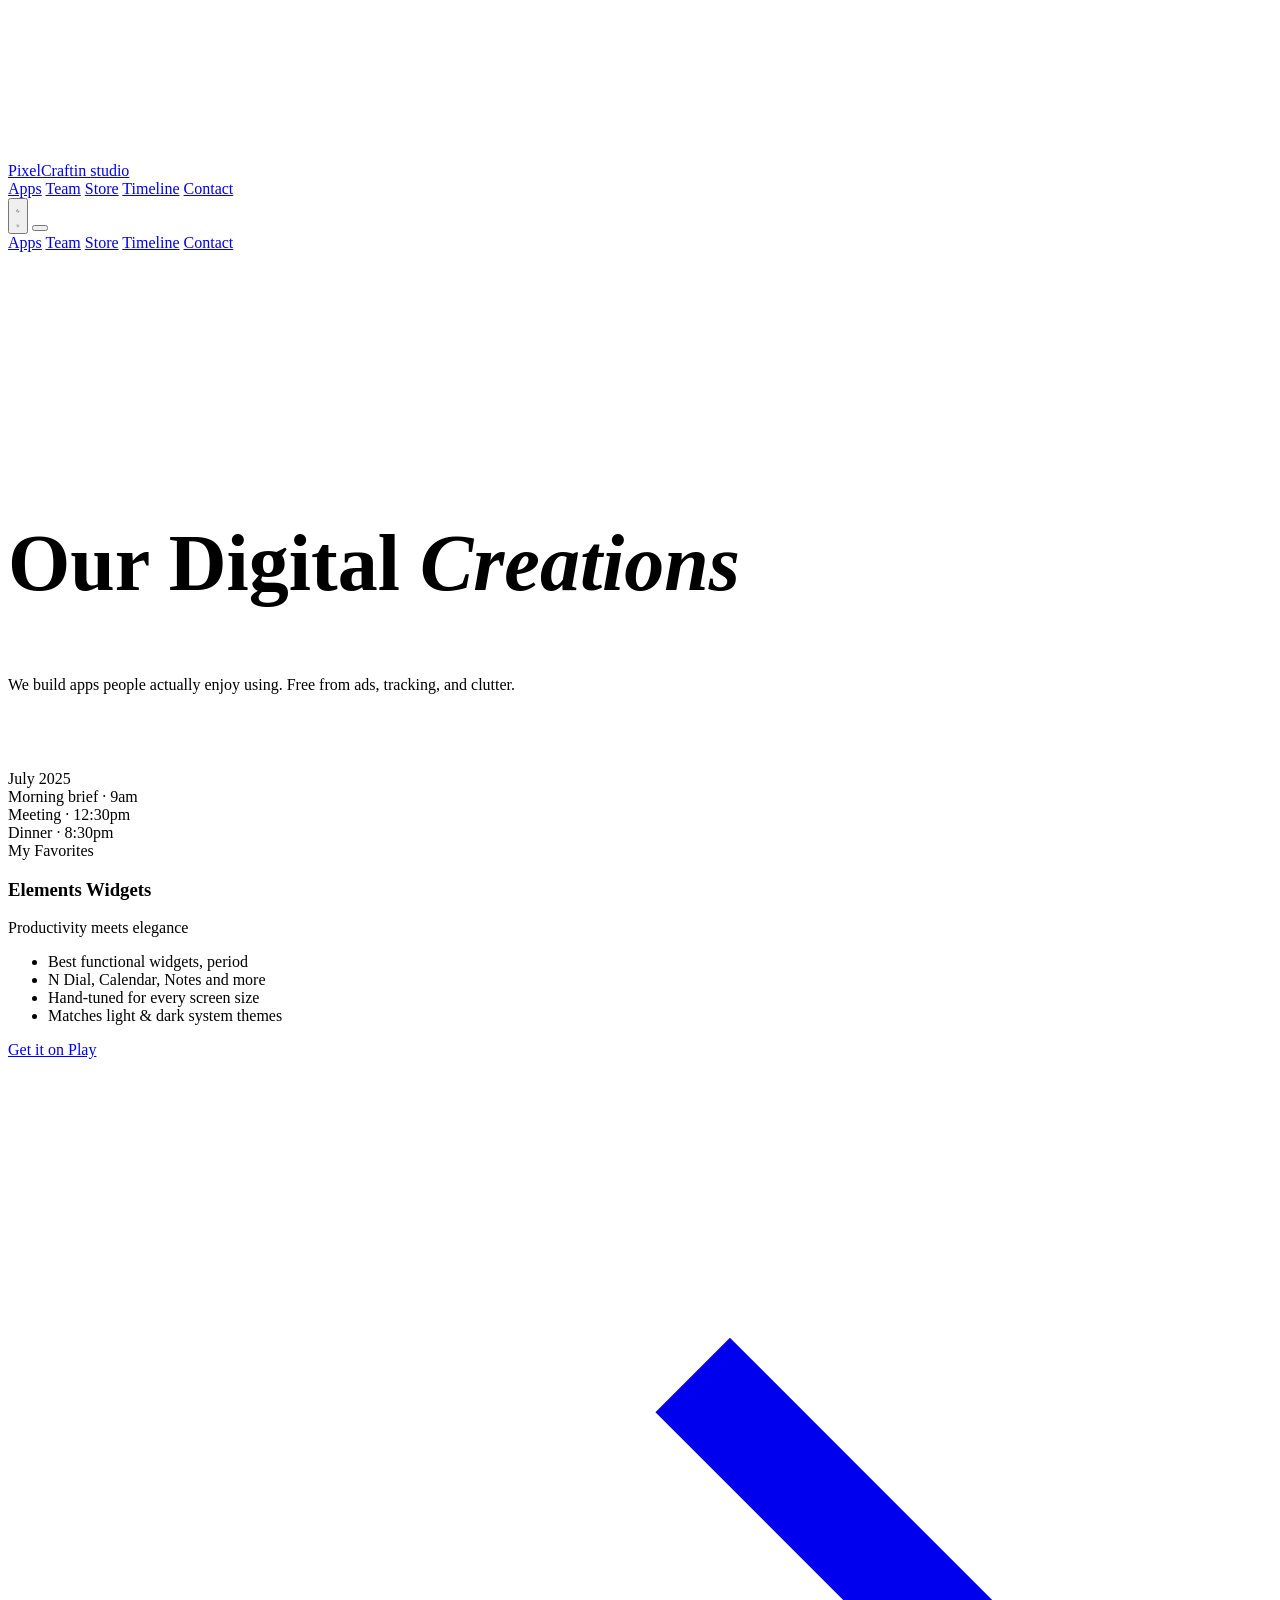
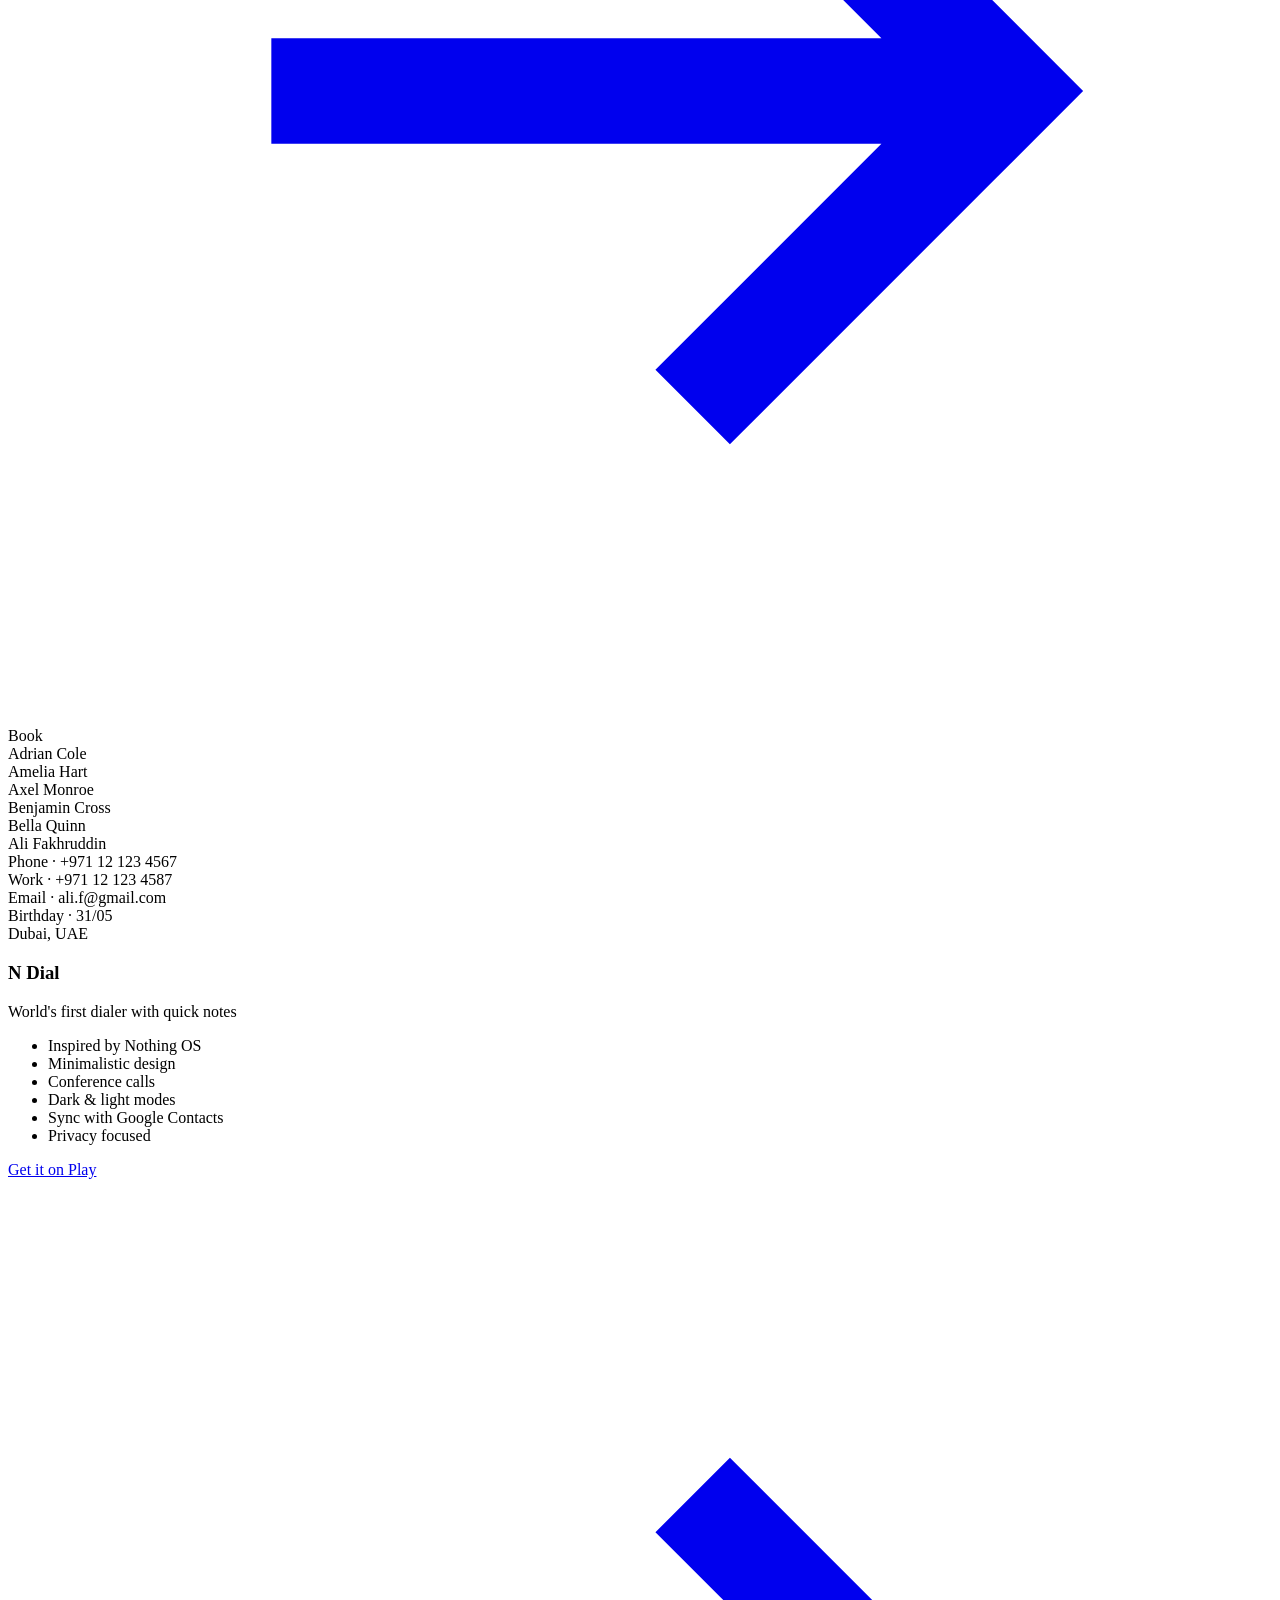
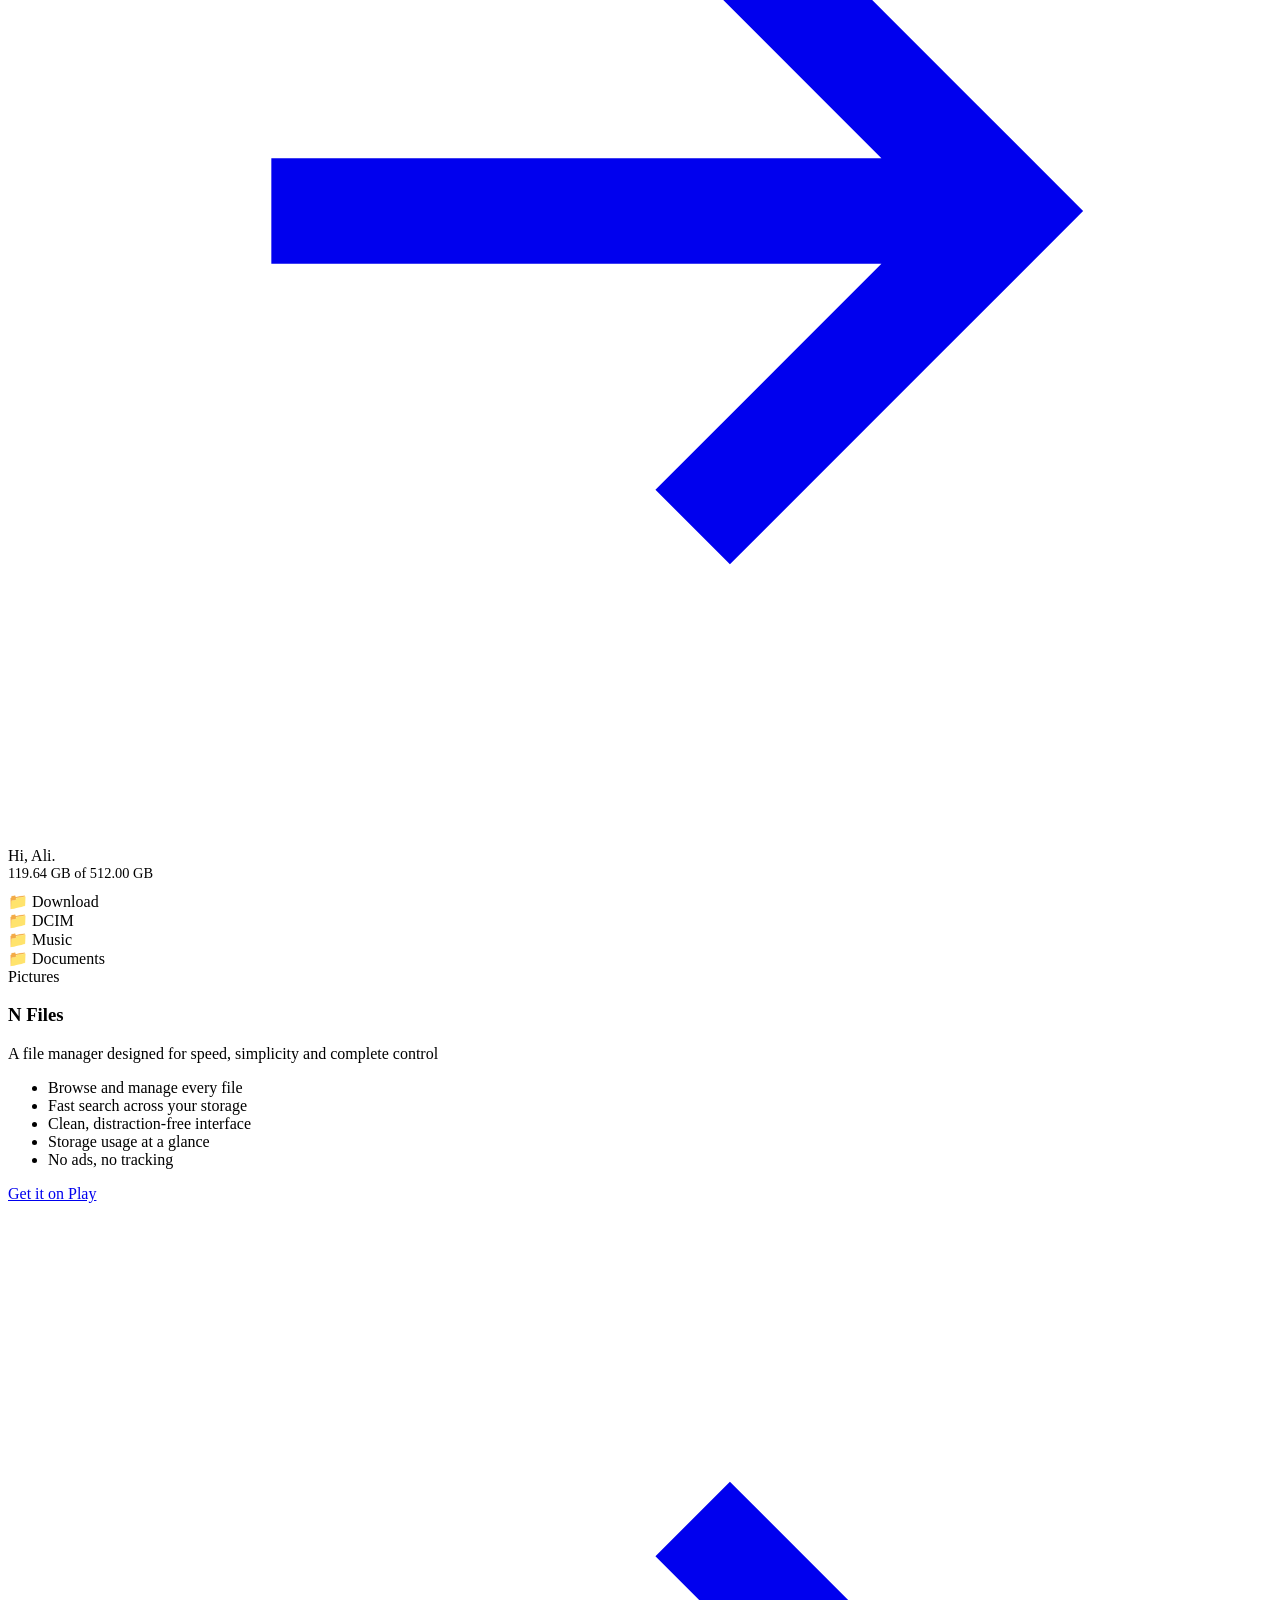
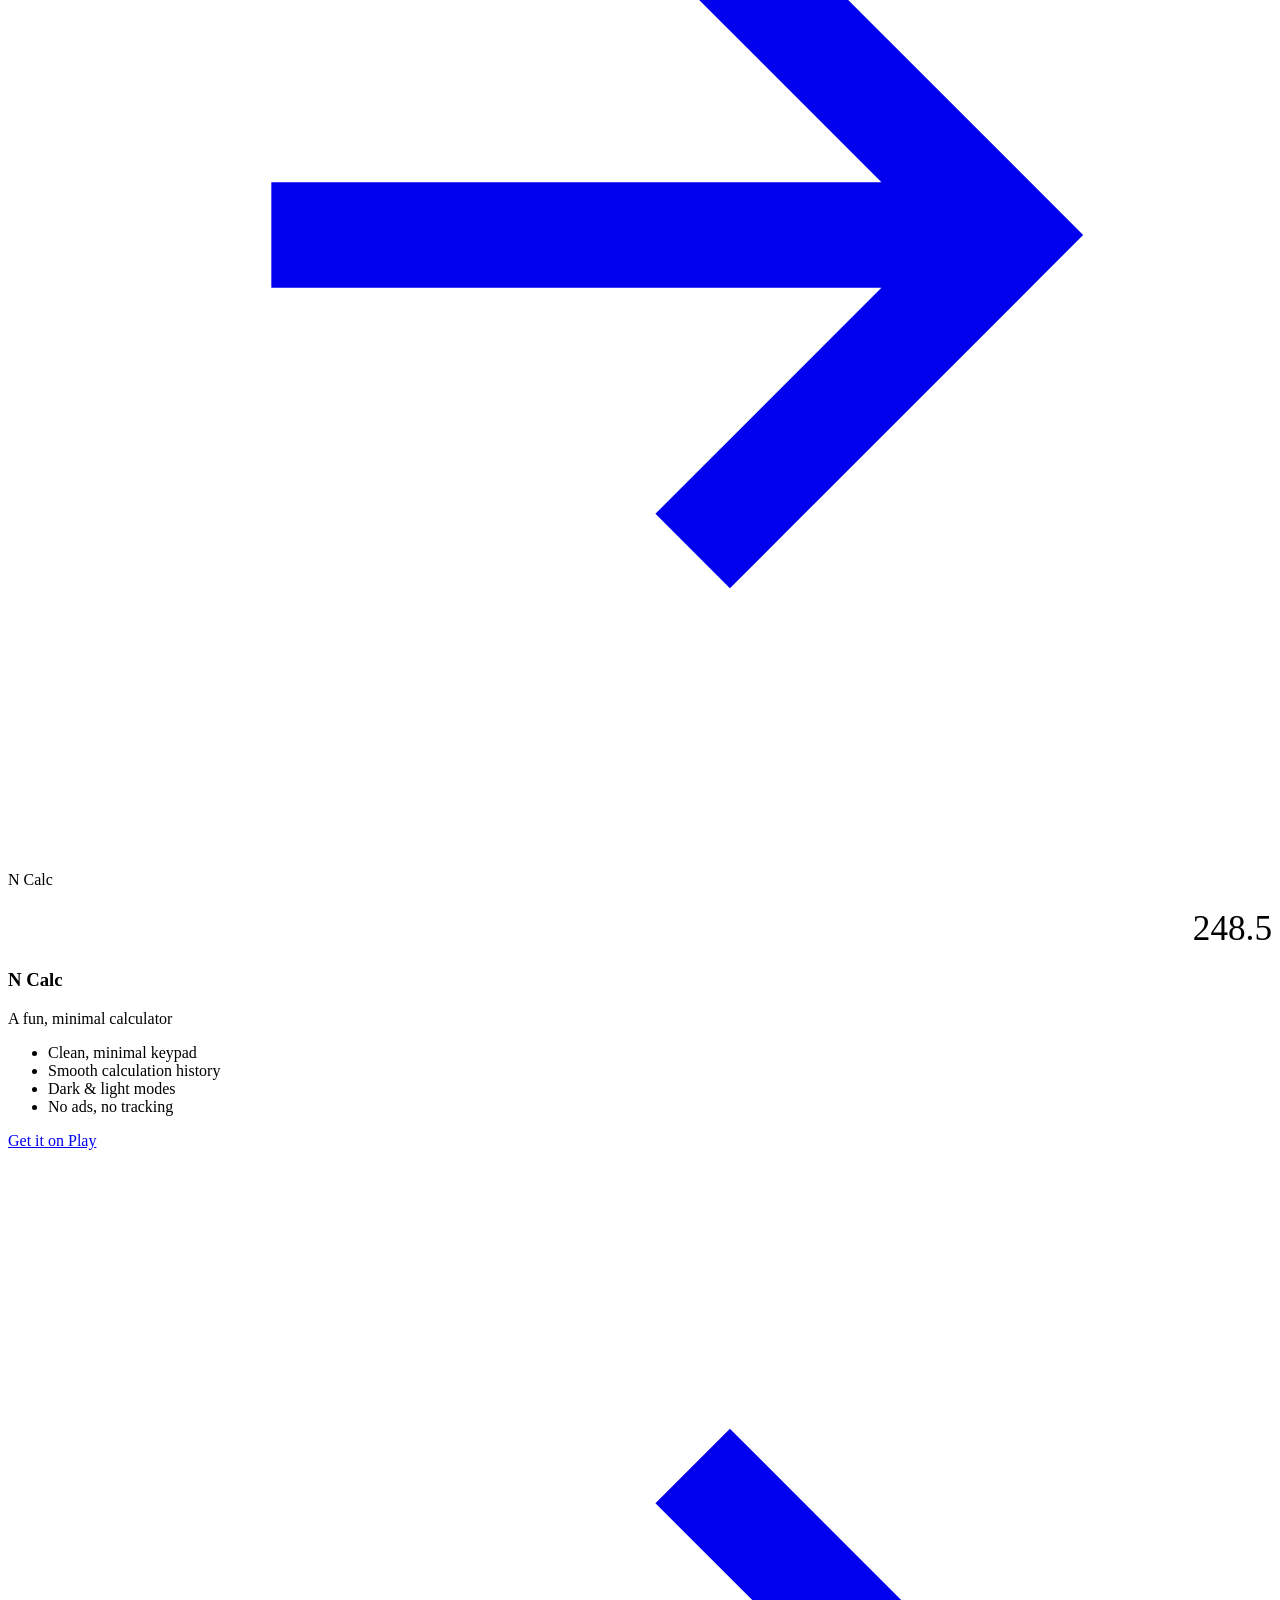
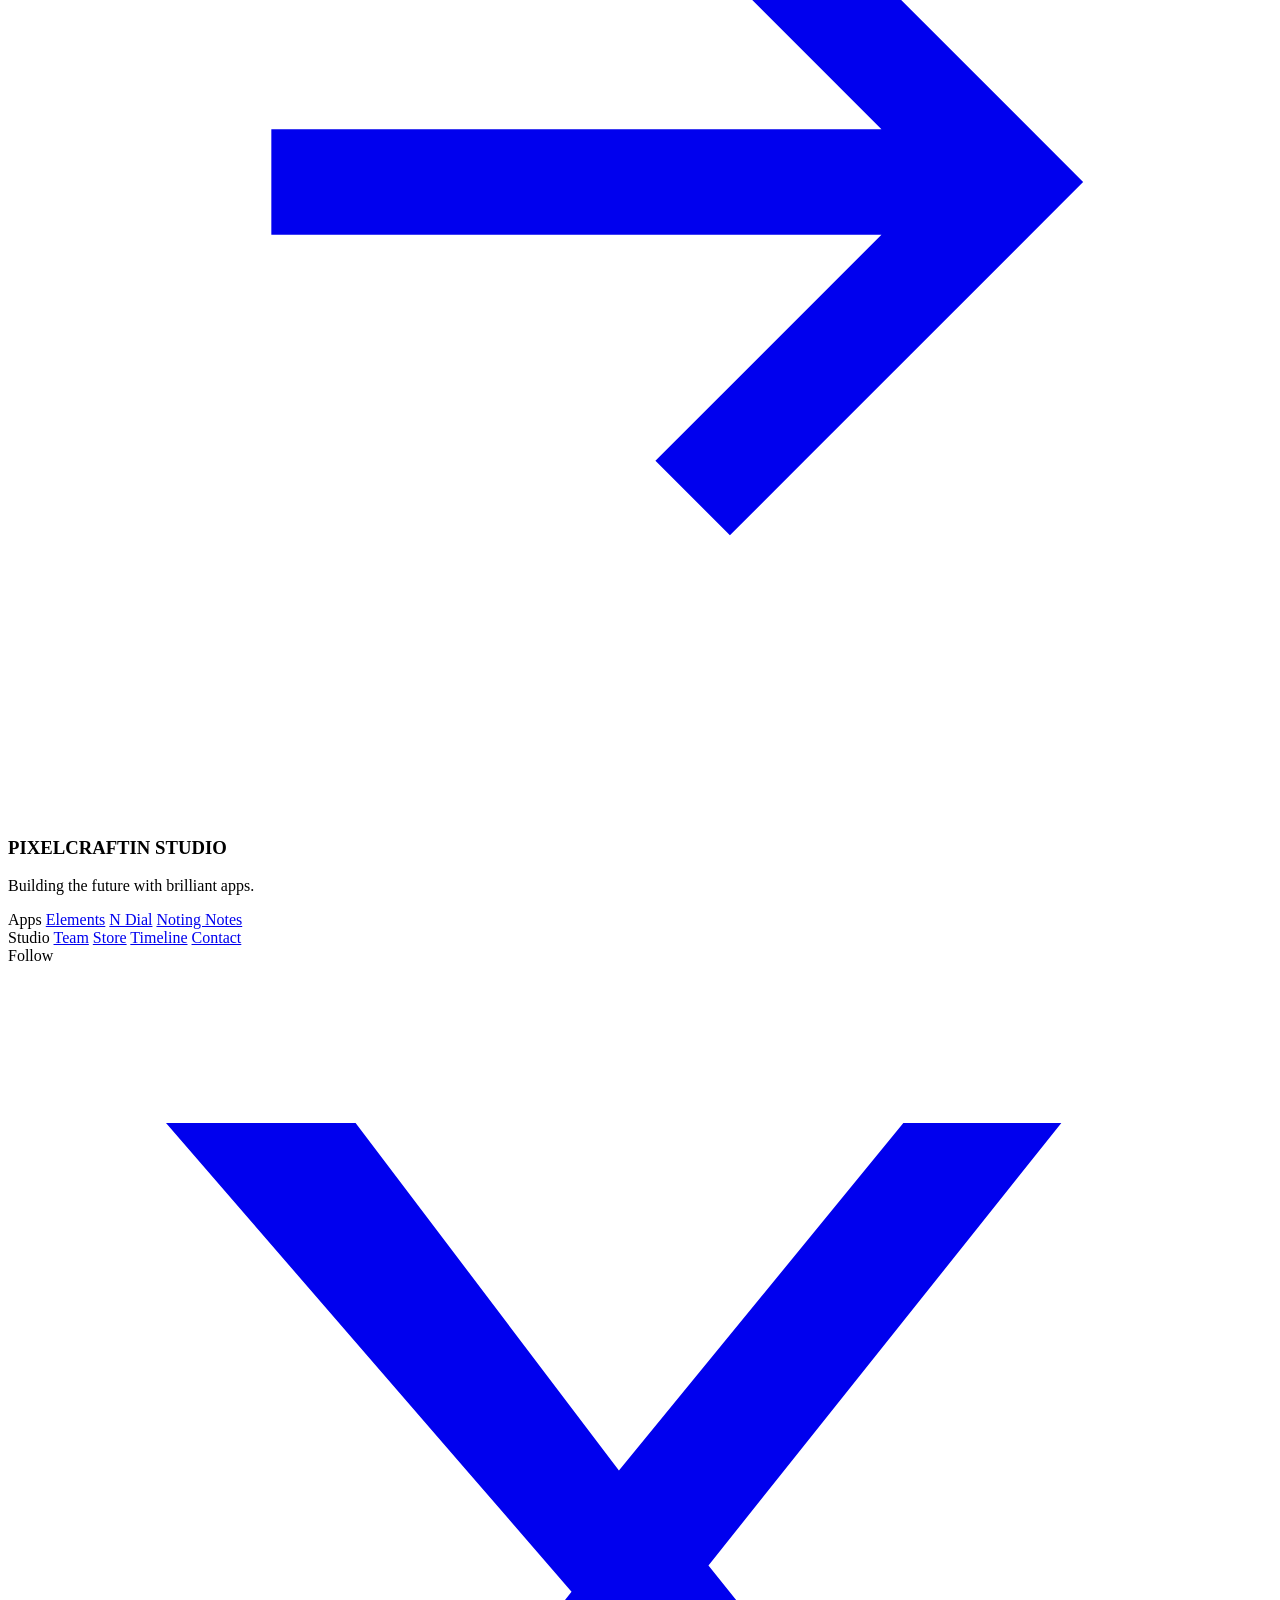
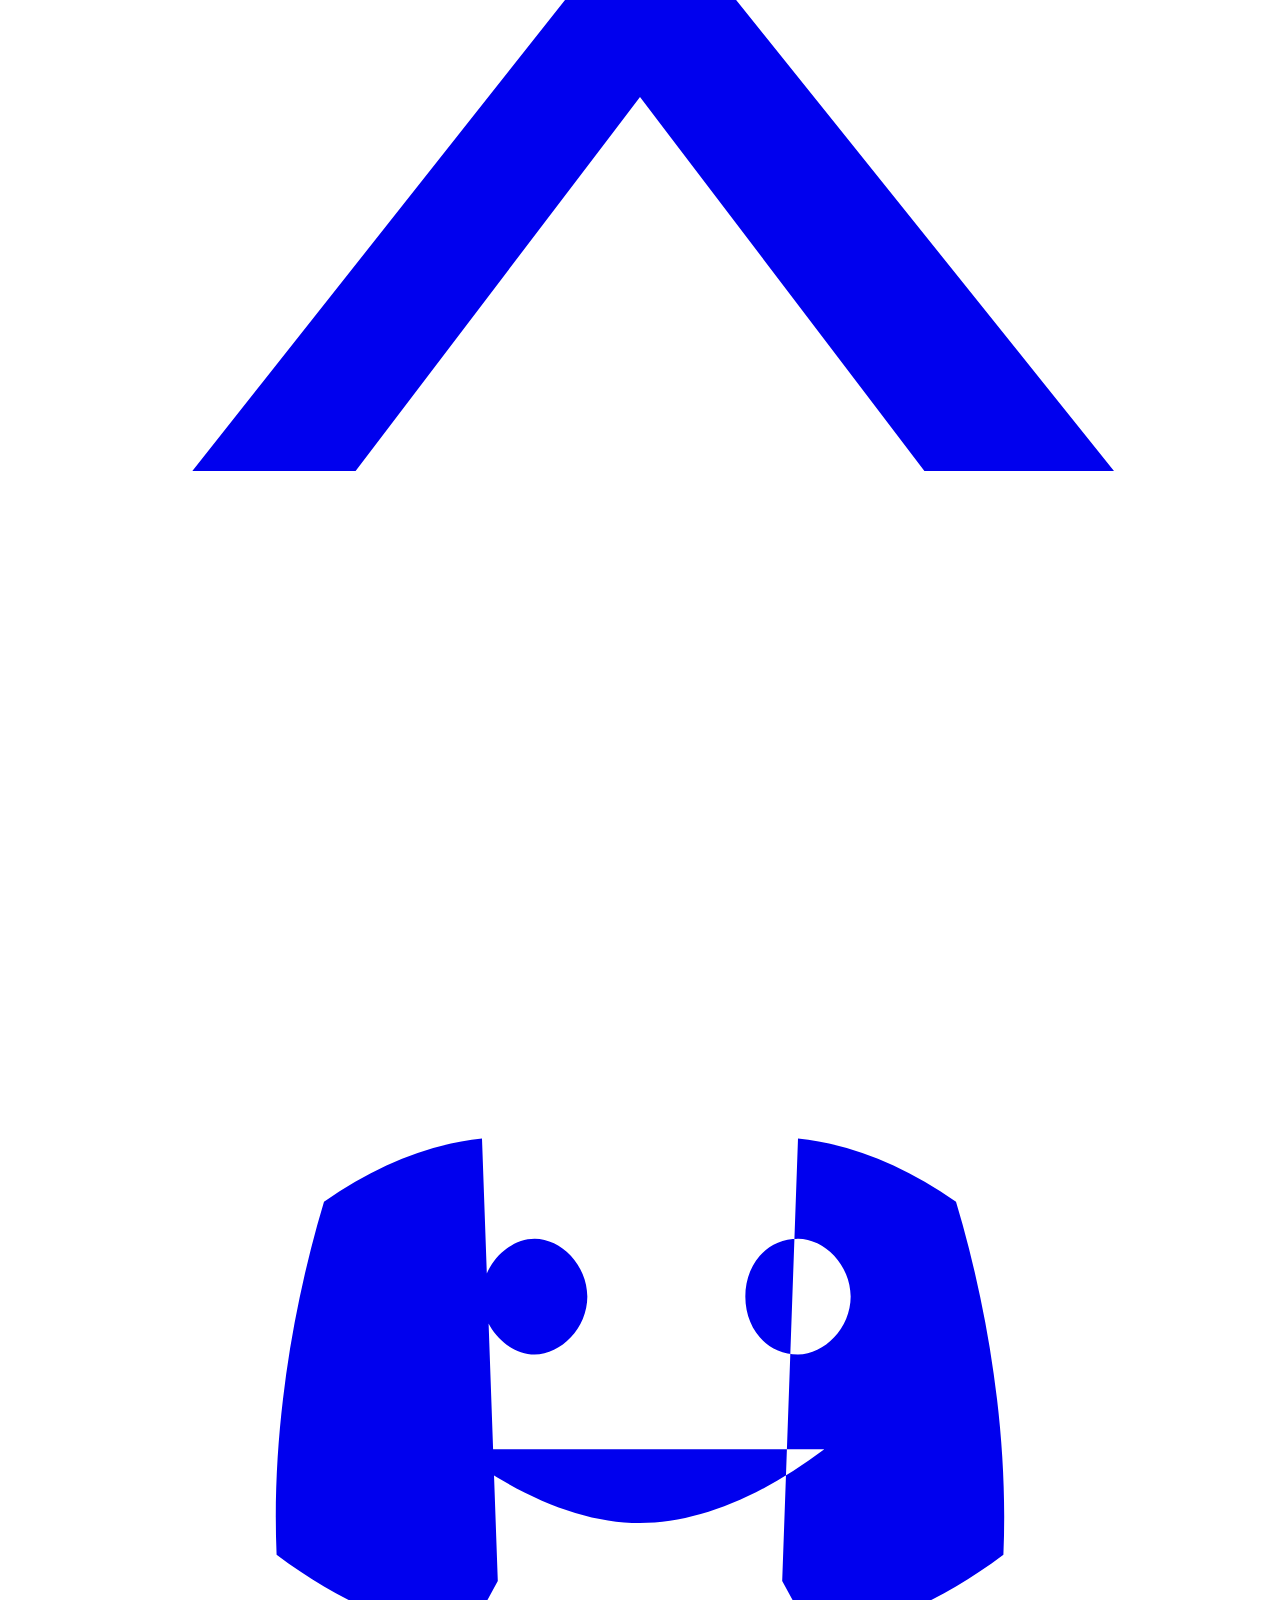
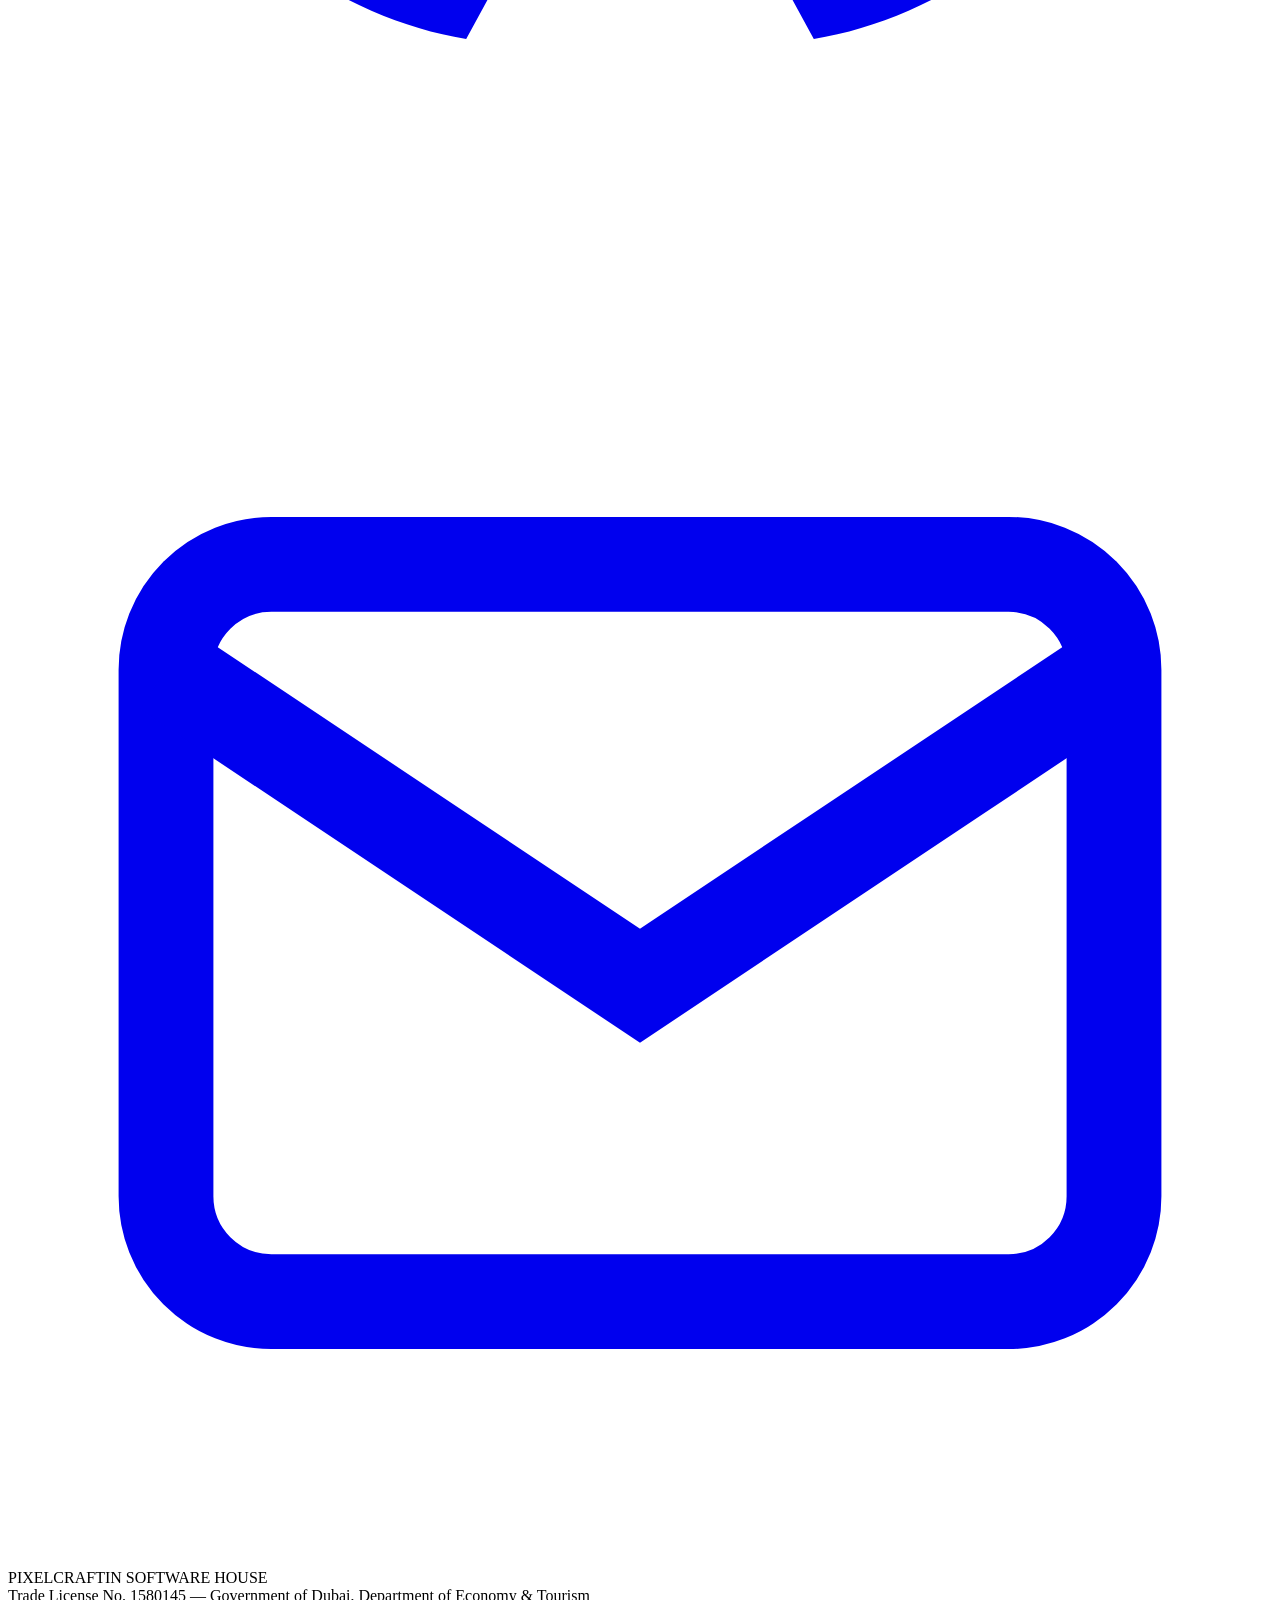
==== apps.html @ 7bcfdd62 "Add files via upload" ====
<!DOCTYPE html>
<html lang="en" data-theme="dark">
<head>
<meta charset="UTF-8">
<meta name="viewport" content="width=device-width, initial-scale=1.0">
<title>Apps — PixelCraftin Studio</title>
<meta name="description" content="N Dial, N Files, N Calc, Elements Widgets and Noting Notes — apps built by PixelCraftin Studio. No ads, no tracking.">
<link rel="icon" href="data:,">
<link rel="stylesheet" href="css/style.css">
</head>
<body>
<canvas id="starfield"></canvas>

<header class="site-header">
  <div class="capsule">
    <a href="index.html" class="brand">PixelCraftin <span>studio</span></a>
    <nav class="nav-links" data-nav>
      <a href="apps.html">Apps</a>
      <a href="team.html">Team</a>
      <a href="store.html">Store</a>
      <a href="timeline.html">Timeline</a>
      <a href="contact.html">Contact</a>
    </nav>
    <div class="header-actions">
      <button class="theme-toggle" data-theme-toggle aria-label="Toggle color theme">
        <svg class="moon-icon" viewBox="0 0 24 24" fill="none" stroke="currentColor" stroke-width="1.8"><path d="M21 12.8A9 9 0 1 1 11.2 3 7 7 0 0 0 21 12.8Z"/></svg>
        <svg class="sun-icon" viewBox="0 0 24 24" fill="none" stroke="currentColor" stroke-width="1.8"><circle cx="12" cy="12" r="4.2"/><path d="M12 2.5v2.4M12 19.1v2.4M4.2 4.2l1.7 1.7M18.1 18.1l1.7 1.7M2.5 12h2.4M19.1 12h2.4M4.2 19.8l1.7-1.7M18.1 5.9l1.7-1.7"/></svg>
      </button>
      <button class="menu-btn" data-menu-toggle aria-label="Open menu" aria-expanded="false">
        <span></span><span></span><span></span>
      </button>
    </div>
  </div>
</header>
<nav class="mobile-panel" data-mobile-panel data-nav>
  <a href="apps.html">Apps</a>
  <a href="team.html">Team</a>
  <a href="store.html">Store</a>
  <a href="timeline.html">Timeline</a>
  <a href="contact.html">Contact</a>
</nav>

<main class="page">

  <section class="hero" style="min-height:auto; padding-top:200px; padding-bottom:60px;">
    <div class="wrap">
      <h1 style="font-size:clamp(2.6rem,6.5vw,5rem);">Our Digital <em>Creations</em></h1>
      <p class="sub">We build apps people actually enjoy using. Free from ads, tracking, and clutter.</p>
    </div>
  </section>

  <!-- Elements Widgets -->
  <section class="wrap">
    <div class="app-detail" id="elements">
      <div class="phone-stage">
        <div class="phone back">
          <div class="phone-screen">
            <div class="ph-title">July 2025</div>
            <div class="phone-bar"><i style="width:60%"></i></div>
            <div class="phone-row"><div class="phone-avatar"></div> Morning brief · 9am</div>
            <div class="phone-row"><div class="phone-avatar"></div> Meeting · 12:30pm</div>
            <div class="phone-row"><div class="phone-avatar"></div> Dinner · 8:30pm</div>
          </div>
        </div>
        <div class="phone front">
          <div class="phone-screen">
            <div class="ph-title">My Favorites</div>
            <div class="phone-grid">
              <div></div><div></div><div></div>
              <div></div><div></div><div></div>
            </div>
          </div>
        </div>
      </div>
      <div class="app-copy">
        <h3>Elements Widgets</h3>
        <p class="tagline">Productivity meets elegance</p>
        <ul class="feature-list">
          <li>Best functional widgets, period</li>
          <li>N Dial, Calendar, Notes and more</li>
          <li>Hand-tuned for every screen size</li>
          <li>Matches light &amp; dark system themes</li>
        </ul>
        <a class="btn btn-primary" href="https://play.google.com" target="_blank" rel="noopener">Get it on Play
          <svg viewBox="0 0 24 24" fill="none" stroke="currentColor" stroke-width="2"><path d="M5 12h14M13 6l6 6-6 6"/></svg>
        </a>
      </div>
    </div>

    <!-- N Dial -->
    <div class="app-detail reverse" id="n-dial">
      <div class="phone-stage">
        <div class="phone back">
          <div class="phone-screen">
            <div class="ph-title">Book</div>
            <div class="phone-row"><div class="phone-avatar"></div> Adrian Cole</div>
            <div class="phone-row"><div class="phone-avatar"></div> Amelia Hart</div>
            <div class="phone-row"><div class="phone-avatar"></div> Axel Monroe</div>
            <div class="phone-row"><div class="phone-avatar"></div> Benjamin Cross</div>
            <div class="phone-row"><div class="phone-avatar"></div> Bella Quinn</div>
          </div>
        </div>
        <div class="phone front">
          <div class="phone-screen">
            <div class="ph-title">Ali Fakhruddin</div>
            <div class="phone-row">Phone · +971 12 123 4567</div>
            <div class="phone-row">Work · +971 12 123 4587</div>
            <div class="phone-row">Email · ali.f@gmail.com</div>
            <div class="phone-row">Birthday · 31/05</div>
            <div class="phone-row">Dubai, UAE</div>
          </div>
        </div>
      </div>
      <div class="app-copy">
        <h3>N Dial</h3>
        <p class="tagline">World's first dialer with quick notes</p>
        <ul class="feature-list">
          <li>Inspired by Nothing OS</li>
          <li>Minimalistic design</li>
          <li>Conference calls</li>
          <li>Dark &amp; light modes</li>
          <li>Sync with Google Contacts</li>
          <li>Privacy focused</li>
        </ul>
        <a class="btn btn-primary" href="https://play.google.com" target="_blank" rel="noopener">Get it on Play
          <svg viewBox="0 0 24 24" fill="none" stroke="currentColor" stroke-width="2"><path d="M5 12h14M13 6l6 6-6 6"/></svg>
        </a>
      </div>
    </div>

    <!-- N Files -->
    <div class="app-detail" id="n-files">
      <div class="phone-stage">
        <div class="phone back">
          <div class="phone-screen">
            <div class="ph-title">Hi, Ali.</div>
            <div style="font-size:.9rem; margin-bottom:10px;">119.64 GB of 512.00 GB</div>
            <div class="phone-bar"><i style="width:23%"></i></div>
            <div class="phone-row">📁 Download</div>
            <div class="phone-row">📁 DCIM</div>
            <div class="phone-row">📁 Music</div>
            <div class="phone-row">📁 Documents</div>
          </div>
        </div>
        <div class="phone front">
          <div class="phone-screen">
            <div class="ph-title">Pictures</div>
            <div class="phone-grid">
              <div></div><div></div><div></div>
              <div></div><div></div><div></div>
              <div></div><div></div><div></div>
            </div>
          </div>
        </div>
      </div>
      <div class="app-copy">
        <h3>N Files</h3>
        <p class="tagline">A file manager designed for speed, simplicity and complete control</p>
        <ul class="feature-list">
          <li>Browse and manage every file</li>
          <li>Fast search across your storage</li>
          <li>Clean, distraction-free interface</li>
          <li>Storage usage at a glance</li>
          <li>No ads, no tracking</li>
        </ul>
        <a class="btn btn-primary" href="https://play.google.com" target="_blank" rel="noopener">Get it on Play
          <svg viewBox="0 0 24 24" fill="none" stroke="currentColor" stroke-width="2"><path d="M5 12h14M13 6l6 6-6 6"/></svg>
        </a>
      </div>
    </div>

    <!-- N Calc -->
    <div class="app-detail reverse" id="n-calc">
      <div class="phone-stage">
        <div class="phone front" style="transform:translate(0,0) rotate(0deg);">
          <div class="phone-screen">
            <div class="ph-title">N Calc</div>
            <div style="text-align:right; font-size:2.2rem; font-family:var(--font-display); margin:20px 0;">248.5</div>
            <div class="phone-grid" style="grid-template-columns:repeat(4,1fr);">
              <div></div><div></div><div></div><div style="background:var(--accent);"></div>
              <div></div><div></div><div></div><div style="background:var(--accent);"></div>
              <div></div><div></div><div></div><div style="background:var(--accent);"></div>
            </div>
          </div>
        </div>
      </div>
      <div class="app-copy">
        <h3>N Calc</h3>
        <p class="tagline">A fun, minimal calculator</p>
        <ul class="feature-list">
          <li>Clean, minimal keypad</li>
          <li>Smooth calculation history</li>
          <li>Dark &amp; light modes</li>
          <li>No ads, no tracking</li>
        </ul>
        <a class="btn btn-primary" href="https://play.google.com" target="_blank" rel="noopener">Get it on Play
          <svg viewBox="0 0 24 24" fill="none" stroke="currentColor" stroke-width="2"><path d="M5 12h14M13 6l6 6-6 6"/></svg>
        </a>
      </div>
    </div>
  </section>

</main>

<footer>
  <div class="wrap">
    <div class="footer-top">
      <div class="footer-brand">
        <h3>PIXELCRAFTIN STUDIO</h3>
        <p>Building the future with brilliant apps.</p>
      </div>
      <div class="footer-cols">
        <div class="footer-col">
          <span class="h">Apps</span>
          <a href="apps.html#elements">Elements</a>
          <a href="apps.html#n-dial">N Dial</a>
          <a href="apps.html#noting-notes">Noting Notes</a>
        </div>
        <div class="footer-col">
          <span class="h">Studio</span>
          <a href="team.html">Team</a>
          <a href="store.html">Store</a>
          <a href="timeline.html">Timeline</a>
          <a href="contact.html">Contact</a>
        </div>
        <div class="footer-col">
          <span class="h">Follow</span>
          <div class="footer-social">
            <a href="https://twitter.com/AliFakhruddin13" target="_blank" rel="noopener" aria-label="X / Twitter"><svg viewBox="0 0 24 24" fill="currentColor"><path d="M3 3h3.6l5 6.6L17 3h3l-6.7 8.4L21 21h-3.6l-5.4-7.1L6.6 21H3.5l7.2-9.1L3 3Z"/></svg></a>
            <a href="#" aria-label="Discord"><svg viewBox="0 0 24 24" fill="currentColor"><path d="M8.5 15.5c1.2.9 2.4 1.4 3.5 1.4s2.3-.5 3.5-1.4M15 9.6c1 .1 2 .5 3 1.2.6 2 1 4.4.9 6.7-1.2.9-2.4 1.4-3.6 1.6l-.6-1.1M9 9.6c-1 .1-2 .5-3 1.2-.6 2-1 4.4-.9 6.7 1.2.9 2.4 1.4 3.6 1.6l.6-1.1M9 12.6c0 .6.5 1.1 1 1.1s1-.5 1-1.1-.5-1.1-1-1.1-1 .5-1 1.1Zm5 0c0 .6.4 1.1 1 1.1.5 0 1-.5 1-1.1s-.5-1.1-1-1.1c-.6 0-1 .5-1 1.1Z"/></svg></a>
            <a href="mailto:pixelcraftinstudio@gmail.com" aria-label="Email"><svg viewBox="0 0 24 24" fill="none" stroke="currentColor" stroke-width="1.8"><rect x="3" y="5" width="18" height="14" rx="2"/><path d="m3 7 9 6 9-6"/></svg></a>
          </div>
        </div>
      </div>
    </div>
    <div class="footer-bottom">
      <div>
        <div>PIXELCRAFTIN SOFTWARE HOUSE</div>
        <div class="footer-legal">Trade License No. 1580145 — Government of Dubai, Department of Economy &amp; Tourism</div>
      </div>
      <div>© 2026 PixelCraftin Studio. Built with care.</div>
    </div>
  </div>
</footer>

<script src="js/script.js"></script>
</body>
</html>
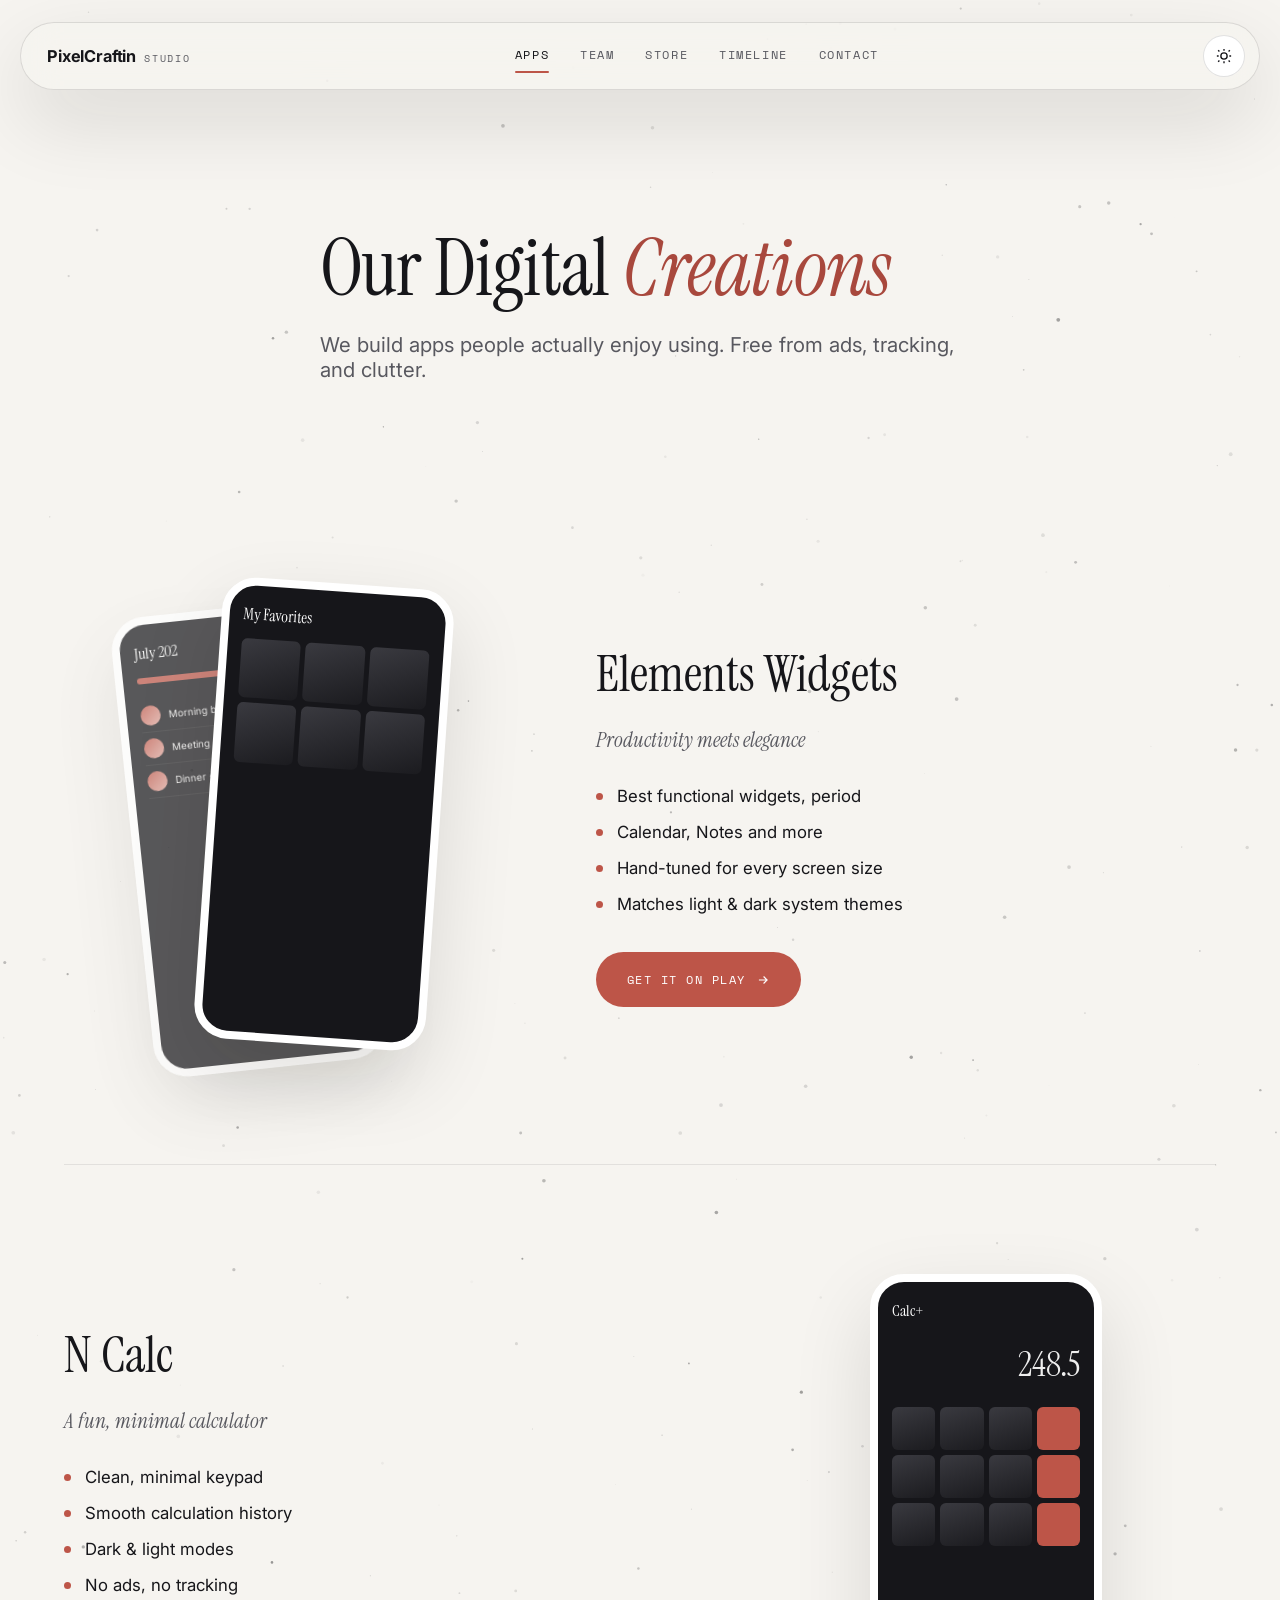
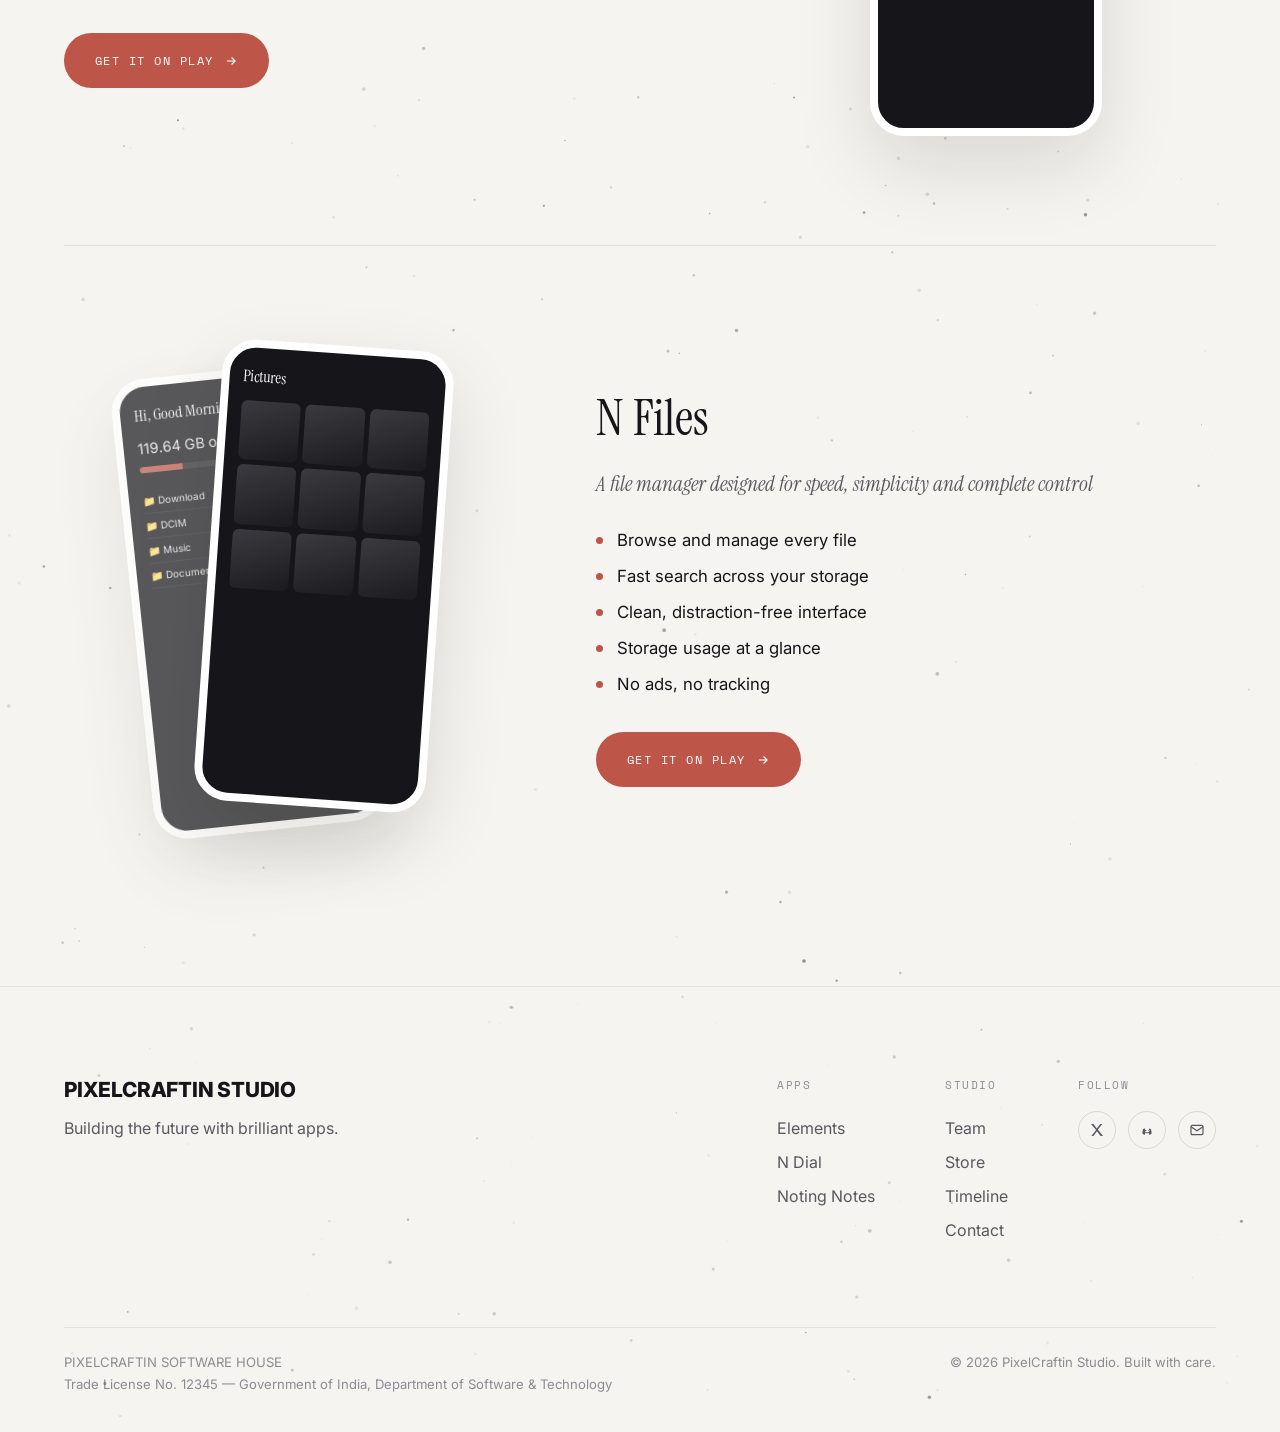
==== commit ecd45a22: "Update apps.html" ====
--- a/apps.html
+++ b/apps.html
@@ -49,13 +49,13 @@
     </div>
   </section>
 
-  <!-- Elements Widgets -->
+  <!-- N Widgets -->
   <section class="wrap">
     <div class="app-detail" id="elements">
       <div class="phone-stage">
         <div class="phone back">
           <div class="phone-screen">
-            <div class="ph-title">July 2025</div>
+            <div class="ph-title">July 202</div>
             <div class="phone-bar"><i style="width:60%"></i></div>
             <div class="phone-row"><div class="phone-avatar"></div> Morning brief · 9am</div>
             <div class="phone-row"><div class="phone-avatar"></div> Meeting · 12:30pm</div>
@@ -77,7 +77,7 @@
         <p class="tagline">Productivity meets elegance</p>
         <ul class="feature-list">
           <li>Best functional widgets, period</li>
-          <li>N Dial, Calendar, Notes and more</li>
+          <li>Calendar, Notes and more</li>
           <li>Hand-tuned for every screen size</li>
           <li>Matches light &amp; dark system themes</li>
         </ul>
@@ -87,40 +87,29 @@
       </div>
     </div>
 
-    <!-- N Dial -->
-    <div class="app-detail reverse" id="n-dial">
+    <!-- Calc+ -->
+    <div class="app-detail reverse" id="n-calc">
       <div class="phone-stage">
-        <div class="phone back">
-          <div class="phone-screen">
-            <div class="ph-title">Book</div>
-            <div class="phone-row"><div class="phone-avatar"></div> Adrian Cole</div>
-            <div class="phone-row"><div class="phone-avatar"></div> Amelia Hart</div>
-            <div class="phone-row"><div class="phone-avatar"></div> Axel Monroe</div>
-            <div class="phone-row"><div class="phone-avatar"></div> Benjamin Cross</div>
-            <div class="phone-row"><div class="phone-avatar"></div> Bella Quinn</div>
-          </div>
-        </div>
-        <div class="phone front">
-          <div class="phone-screen">
-            <div class="ph-title">Ali Fakhruddin</div>
-            <div class="phone-row">Phone · +971 12 123 4567</div>
-            <div class="phone-row">Work · +971 12 123 4587</div>
-            <div class="phone-row">Email · ali.f@gmail.com</div>
-            <div class="phone-row">Birthday · 31/05</div>
-            <div class="phone-row">Dubai, UAE</div>
+        <div class="phone front" style="transform:translate(0,0) rotate(0deg);">
+          <div class="phone-screen">
+            <div class="ph-title">Calc+</div>
+            <div style="text-align:right; font-size:2.2rem; font-family:var(--font-display); margin:20px 0;">248.5</div>
+            <div class="phone-grid" style="grid-template-columns:repeat(4,1fr);">
+              <div></div><div></div><div></div><div style="background:var(--accent);"></div>
+              <div></div><div></div><div></div><div style="background:var(--accent);"></div>
+              <div></div><div></div><div></div><div style="background:var(--accent);"></div>
+            </div>
           </div>
         </div>
       </div>
       <div class="app-copy">
-        <h3>N Dial</h3>
-        <p class="tagline">World's first dialer with quick notes</p>
+        <h3>N Calc</h3>
+        <p class="tagline">A fun, minimal calculator</p>
         <ul class="feature-list">
-          <li>Inspired by Nothing OS</li>
-          <li>Minimalistic design</li>
-          <li>Conference calls</li>
+          <li>Clean, minimal keypad</li>
+          <li>Smooth calculation history</li>
           <li>Dark &amp; light modes</li>
-          <li>Sync with Google Contacts</li>
-          <li>Privacy focused</li>
+          <li>No ads, no tracking</li>
         </ul>
         <a class="btn btn-primary" href="https://play.google.com" target="_blank" rel="noopener">Get it on Play
           <svg viewBox="0 0 24 24" fill="none" stroke="currentColor" stroke-width="2"><path d="M5 12h14M13 6l6 6-6 6"/></svg>
@@ -133,7 +122,7 @@
       <div class="phone-stage">
         <div class="phone back">
           <div class="phone-screen">
-            <div class="ph-title">Hi, Ali.</div>
+            <div class="ph-title">Hi, Good Morning.</div>
             <div style="font-size:.9rem; margin-bottom:10px;">119.64 GB of 512.00 GB</div>
             <div class="phone-bar"><i style="width:23%"></i></div>
             <div class="phone-row">📁 Download</div>
@@ -169,35 +158,8 @@
       </div>
     </div>
 
-    <!-- N Calc -->
-    <div class="app-detail reverse" id="n-calc">
-      <div class="phone-stage">
-        <div class="phone front" style="transform:translate(0,0) rotate(0deg);">
-          <div class="phone-screen">
-            <div class="ph-title">N Calc</div>
-            <div style="text-align:right; font-size:2.2rem; font-family:var(--font-display); margin:20px 0;">248.5</div>
-            <div class="phone-grid" style="grid-template-columns:repeat(4,1fr);">
-              <div></div><div></div><div></div><div style="background:var(--accent);"></div>
-              <div></div><div></div><div></div><div style="background:var(--accent);"></div>
-              <div></div><div></div><div></div><div style="background:var(--accent);"></div>
-            </div>
-          </div>
-        </div>
-      </div>
-      <div class="app-copy">
-        <h3>N Calc</h3>
-        <p class="tagline">A fun, minimal calculator</p>
-        <ul class="feature-list">
-          <li>Clean, minimal keypad</li>
-          <li>Smooth calculation history</li>
-          <li>Dark &amp; light modes</li>
-          <li>No ads, no tracking</li>
-        </ul>
-        <a class="btn btn-primary" href="https://play.google.com" target="_blank" rel="noopener">Get it on Play
-          <svg viewBox="0 0 24 24" fill="none" stroke="currentColor" stroke-width="2"><path d="M5 12h14M13 6l6 6-6 6"/></svg>
-        </a>
-      </div>
-    </div>
+
+    
   </section>
 
 </main>
@@ -236,7 +198,7 @@
     <div class="footer-bottom">
       <div>
         <div>PIXELCRAFTIN SOFTWARE HOUSE</div>
-        <div class="footer-legal">Trade License No. 1580145 — Government of Dubai, Department of Economy &amp; Tourism</div>
+        <div class="footer-legal">Trade License No. 12345 — Government of India, Department of Software &amp; Technology</div>
       </div>
       <div>© 2026 PixelCraftin Studio. Built with care.</div>
     </div>
--- a/css/style.css
+++ b/css/style.css
@@ -0,0 +1,561 @@
+/* ==========================================================================
+   PixelCraftin Studio — shared stylesheet
+   ========================================================================== */
+
+@import url('https://fonts.googleapis.com/css2?family=Instrument+Serif:ital@0;1&family=Inter:wght@400;500;600;700&family=Space+Mono:wght@400;700&display=swap');
+
+:root{
+  color-scheme: dark;
+  --bg: #0a0a0c;
+  --bg-raised: #101013;
+  --bg-card: rgba(255,255,255,0.03);
+  --border: rgba(255,255,255,0.12);
+  --border-soft: rgba(255,255,255,0.07);
+  --text: #f4f2ee;
+  --text-muted: #9a9aa1;
+  --text-faint: #616167;
+  --accent: #c4645a;
+  --accent-strong: #d97a6f;
+  --accent-contrast: #fff;
+  --star: rgba(255,255,255,0.85);
+  --nav-bg: rgba(10,10,12,0.6);
+  --shadow: 0 30px 80px rgba(0,0,0,0.45);
+  --radius-full: 999px;
+  --radius-lg: 22px;
+  --radius-md: 14px;
+  --ease: cubic-bezier(.16,.84,.44,1);
+
+  --font-display: 'Instrument Serif', Georgia, serif;
+  --font-body: 'Inter', -apple-system, BlinkMacSystemFont, sans-serif;
+  --font-mono: 'Space Mono', ui-monospace, monospace;
+}
+
+html[data-theme="light"]{
+  color-scheme: light;
+  --bg: #f6f4f0;
+  --bg-raised: #ffffff;
+  --bg-card: rgba(10,10,12,0.03);
+  --border: rgba(10,10,12,0.12);
+  --border-soft: rgba(10,10,12,0.08);
+  --text: #16161a;
+  --text-muted: #58585f;
+  --text-faint: #8b8b92;
+  --accent: #bd5548;
+  --accent-strong: #a8483d;
+  --accent-contrast: #fff;
+  --star: rgba(10,10,12,0.55);
+  --nav-bg: rgba(246,244,240,0.7);
+  --shadow: 0 30px 80px rgba(20,15,10,0.12);
+}
+
+*,*::before,*::after{ box-sizing: border-box; }
+html{ scroll-behavior: smooth; }
+body{
+  margin:0;
+  background: var(--bg);
+  color: var(--text);
+  font-family: var(--font-body);
+  -webkit-font-smoothing: antialiased;
+  overflow-x: hidden;
+  transition: background .3s var(--ease), color .3s var(--ease);
+}
+
+img,svg{ display:block; max-width:100%; }
+a{ color: inherit; text-decoration: none; }
+ul{ list-style:none; margin:0; padding:0; }
+button{ font-family: inherit; cursor:pointer; }
+
+::selection{ background: var(--accent); color: var(--accent-contrast); }
+
+@media (prefers-reduced-motion: reduce){
+  *{ animation-duration: .01ms !important; animation-iteration-count: 1 !important; transition-duration: .01ms !important; scroll-behavior: auto !important; }
+}
+
+/* ---------- Starfield ---------- */
+#starfield{
+  position: fixed;
+  inset: 0;
+  z-index: 0;
+  pointer-events: none;
+}
+
+/* ---------- Layout shell ---------- */
+.page{ position: relative; z-index: 1; min-height: 100vh; }
+.wrap{ max-width: 1360px; margin: 0 auto; padding: 0 clamp(24px, 5vw, 64px); }
+
+/* ---------- Capsule header ---------- */
+.site-header{
+  position: fixed;
+  top: 22px;
+  left: 0; right: 0;
+  z-index: 100;
+  display:flex;
+  justify-content:center;
+  padding: 0 20px;
+}
+.capsule{
+  width: 100%;
+  max-width: 1360px;
+  display:flex;
+  align-items:center;
+  justify-content:space-between;
+  gap: 24px;
+  padding: 12px 14px 12px 26px;
+  border-radius: var(--radius-full);
+  border: 1px solid var(--border);
+  background: var(--nav-bg);
+  backdrop-filter: blur(18px) saturate(140%);
+  -webkit-backdrop-filter: blur(18px) saturate(140%);
+  box-shadow: var(--shadow);
+}
+.brand{
+  display:flex; align-items:baseline; gap:8px;
+  font-family: var(--font-body);
+  font-weight: 700;
+  font-size: 1.02rem;
+  letter-spacing: -0.01em;
+  white-space: nowrap;
+}
+.brand span{
+  font-family: var(--font-mono);
+  font-weight: 400;
+  font-size: .62rem;
+  letter-spacing: .18em;
+  color: var(--text-muted);
+  text-transform: uppercase;
+}
+
+.nav-links{
+  display:flex;
+  align-items:center;
+  gap: clamp(18px, 2.4vw, 34px);
+}
+.nav-links a{
+  font-family: var(--font-mono);
+  font-size: .72rem;
+  letter-spacing: .14em;
+  text-transform: uppercase;
+  color: var(--text-muted);
+  position: relative;
+  padding-bottom: 4px;
+  transition: color .2s var(--ease);
+}
+.nav-links a:hover{ color: var(--text); }
+.nav-links a.active{ color: var(--text); }
+.nav-links a.active::after{
+  content:"";
+  position:absolute;
+  left:0; right:0; bottom:-6px;
+  height:2px;
+  background: var(--accent);
+  border-radius: 2px;
+}
+
+.header-actions{ display:flex; align-items:center; gap: 10px; }
+
+.theme-toggle{
+  width: 42px; height: 42px;
+  border-radius: 50%;
+  border: 1px solid var(--border);
+  background: var(--bg-raised);
+  display:flex; align-items:center; justify-content:center;
+  color: var(--text);
+  transition: transform .25s var(--ease), border-color .2s;
+  flex-shrink: 0;
+}
+.theme-toggle:hover{ border-color: var(--accent); transform: rotate(-14deg); }
+.theme-toggle svg{ width: 18px; height: 18px; }
+.theme-toggle .sun-icon{ display:none; }
+html[data-theme="light"] .theme-toggle .moon-icon{ display:none; }
+html[data-theme="light"] .theme-toggle .sun-icon{ display:block; }
+
+.menu-btn{
+  display:none;
+  width: 42px; height: 42px;
+  border-radius: 50%;
+  border: 1px solid var(--border);
+  background: var(--bg-raised);
+  align-items:center; justify-content:center;
+  flex-direction: column;
+  gap: 4px;
+}
+.menu-btn span{
+  display:block; width: 16px; height: 1.5px; background: var(--text);
+  transition: transform .25s var(--ease), opacity .2s;
+}
+.menu-btn.is-open span:nth-child(1){ transform: translateY(5.5px) rotate(45deg); }
+.menu-btn.is-open span:nth-child(2){ opacity: 0; }
+.menu-btn.is-open span:nth-child(3){ transform: translateY(-5.5px) rotate(-45deg); }
+
+.mobile-panel{
+  position: fixed;
+  top: 88px; left: 20px; right: 20px;
+  z-index: 99;
+  background: var(--nav-bg);
+  backdrop-filter: blur(18px);
+  -webkit-backdrop-filter: blur(18px);
+  border: 1px solid var(--border);
+  border-radius: var(--radius-lg);
+  box-shadow: var(--shadow);
+  padding: 10px;
+  display: none;
+  flex-direction: column;
+  opacity: 0;
+  transform: translateY(-8px);
+  transition: opacity .22s var(--ease), transform .22s var(--ease);
+}
+.mobile-panel.is-open{ display:flex; opacity:1; transform: translateY(0); }
+.mobile-panel a{
+  padding: 14px 16px;
+  font-family: var(--font-mono);
+  font-size: .78rem;
+  letter-spacing: .12em;
+  text-transform: uppercase;
+  color: var(--text-muted);
+  border-radius: var(--radius-md);
+}
+.mobile-panel a.active, .mobile-panel a:hover{ color: var(--text); background: var(--bg-card); }
+
+/* ---------- Eyebrow ---------- */
+.eyebrow{
+  display:inline-flex; align-items:center; gap:10px;
+  font-family: var(--font-mono);
+  font-size: .72rem;
+  letter-spacing: .22em;
+  text-transform: uppercase;
+  color: var(--text-muted);
+}
+.eyebrow::before{
+  content:"";
+  width: 7px; height: 7px;
+  border-radius: 50%;
+  background: var(--accent);
+  box-shadow: 0 0 0 5px color-mix(in srgb, var(--accent) 18%, transparent);
+}
+.eyebrow.rule{ gap: 14px; }
+.eyebrow.rule::before{
+  content:"";
+  width: 28px; height: 1px;
+  border-radius: 0;
+  background: var(--accent);
+  box-shadow: none;
+}
+
+/* ---------- Hero ---------- */
+.hero{
+  padding-top: 220px;
+  padding-bottom: 120px;
+  min-height: 100vh;
+  display:flex;
+  flex-direction:column;
+  justify-content:center;
+}
+.hero h1{
+  font-family: var(--font-display);
+  font-weight: 400;
+  font-size: clamp(3rem, 8vw, 6.4rem);
+  line-height: 1.02;
+  letter-spacing: -0.01em;
+  margin: 28px 0 22px;
+}
+.hero h1 em{
+  font-style: italic;
+  color: var(--accent-strong);
+}
+.hero p.sub{
+  font-size: clamp(1.05rem, 1.6vw, 1.3rem);
+  color: var(--text-muted);
+  max-width: 640px;
+  margin: 0 0 42px;
+}
+.hero-actions{ display:flex; gap: 16px; flex-wrap: wrap; }
+
+/* ---------- Buttons ---------- */
+.btn{
+  display:inline-flex; align-items:center; gap:10px;
+  padding: 17px 30px;
+  border-radius: var(--radius-full);
+  font-family: var(--font-mono);
+  font-size: .78rem;
+  letter-spacing: .12em;
+  text-transform: uppercase;
+  white-space: nowrap;
+  transition: transform .2s var(--ease), background .2s, border-color .2s, opacity .2s;
+  border: 1px solid transparent;
+}
+.btn:active{ transform: scale(.97); }
+.btn-primary{
+  background: var(--accent);
+  color: #fff;
+}
+.btn-primary:hover{ background: var(--accent-strong); }
+.btn-ghost{
+  border-color: var(--border);
+  color: var(--text);
+  background: transparent;
+}
+.btn-ghost:hover{ border-color: var(--text-muted); }
+.btn svg{ width: 14px; height: 14px; }
+
+/* ---------- Section basics ---------- */
+section{ position: relative; padding: 120px 0; }
+.section-head{ margin-bottom: 64px; max-width: 760px; }
+.section-head h2{
+  font-family: var(--font-display);
+  font-weight: 400;
+  font-size: clamp(2.4rem, 5vw, 4rem);
+  margin: 22px 0 18px;
+  line-height: 1.05;
+}
+.section-head h2 em{ font-style: italic; color: var(--accent-strong); }
+.section-head p{ color: var(--text-muted); font-size: 1.08rem; max-width: 620px; }
+
+/* ---------- Featured app rows ---------- */
+.app-rows{ border-top: 1px solid var(--border-soft); }
+.app-row{
+  display:flex;
+  align-items:center;
+  gap: 32px;
+  padding: 38px 0;
+  border-bottom: 1px solid var(--border-soft);
+  transition: padding-left .25s var(--ease), background .25s var(--ease);
+}
+.app-row:hover{ padding-left: 14px; background: var(--bg-card); }
+.app-row .num{
+  font-family: var(--font-mono);
+  color: var(--accent);
+  font-size: .85rem;
+  min-width: 28px;
+}
+.app-row .name{
+  font-family: var(--font-display);
+  font-size: clamp(1.8rem, 3.6vw, 3rem);
+  font-weight: 400;
+  min-width: 210px;
+}
+.app-row .desc{
+  color: var(--text-muted);
+  flex: 1;
+  font-size: 1.02rem;
+}
+.app-row .view{
+  display:flex; align-items:center; gap:8px;
+  font-family: var(--font-mono);
+  font-size: .72rem;
+  letter-spacing: .14em;
+  color: var(--text-muted);
+  white-space: nowrap;
+  transition: color .2s, gap .2s;
+}
+.app-row:hover .view{ color: var(--text); gap: 12px; }
+
+/* ---------- App detail block ---------- */
+.app-detail{
+  display:grid;
+  grid-template-columns: minmax(280px, 460px) 1fr;
+  gap: 72px;
+  align-items:center;
+  padding: 100px 0;
+  border-bottom: 1px solid var(--border-soft);
+}
+.app-detail:last-of-type{ border-bottom: none; }
+.app-detail.reverse{ grid-template-columns: 1fr minmax(280px, 460px); }
+.app-detail.reverse .phone-stage{ order: 2; }
+.app-detail.reverse .app-copy{ order: 1; }
+
+.app-copy h3{
+  font-family: var(--font-display);
+  font-size: clamp(2.2rem, 4vw, 3.4rem);
+  font-weight: 400;
+  margin: 0 0 18px;
+}
+.app-copy .tagline{
+  font-family: var(--font-display);
+  font-style: italic;
+  font-size: 1.3rem;
+  color: var(--text-muted);
+  margin: 0 0 32px;
+  line-height: 1.4;
+}
+.feature-list{ margin: 0 0 38px; display:flex; flex-direction:column; gap: 16px; }
+.feature-list li{
+  display:flex; align-items:center; gap: 14px;
+  font-size: 1.05rem;
+}
+.feature-list li::before{
+  content:"";
+  width: 7px; height: 7px;
+  border-radius: 50%;
+  background: var(--accent);
+  flex-shrink:0;
+}
+
+/* ---------- Phone mockup ---------- */
+.phone-stage{ position: relative; height: 480px; display:flex; align-items:center; justify-content:center; }
+.phone{
+  position:absolute;
+  width: 232px; height: 462px;
+  border-radius: 34px;
+  border: 8px solid var(--bg-raised);
+  background: #0d0d10;
+  box-shadow: var(--shadow);
+  overflow: hidden;
+}
+html[data-theme="light"] .phone{ background: #16161a; }
+.phone.back{ transform: translate(-46px, 14px) rotate(-6deg); opacity:.7; filter: blur(.3px); }
+.phone.front{ transform: translate(30px, -10px) rotate(4deg); }
+.phone-screen{ padding: 18px 14px; color: #eee; font-size: .62rem; height: 100%; }
+.phone-screen .ph-title{ font-family: var(--font-display); font-size: 1rem; margin-bottom: 14px; color: #fff; }
+.phone-row{ display:flex; align-items:center; gap:8px; padding: 6px 0; border-bottom: 1px solid rgba(255,255,255,.06); }
+.phone-avatar{ width: 20px; height:20px; border-radius:50%; background: linear-gradient(135deg,var(--accent),#e0a89f); flex-shrink:0; }
+.phone-bar{ height: 6px; border-radius: 4px; background: rgba(255,255,255,.08); overflow:hidden; margin: 10px 0 16px; }
+.phone-bar i{ display:block; height:100%; width: 24%; background: var(--accent); }
+.phone-grid{ display:grid; grid-template-columns: repeat(3,1fr); gap:5px; }
+.phone-grid div{ aspect-ratio:1; border-radius:6px; background: linear-gradient(160deg,#3a3a40,#1b1b1f); }
+
+/* ---------- Team ---------- */
+.team-grid{
+  display:grid;
+  grid-template-columns: repeat(3, 1fr);
+  gap: 26px;
+}
+.team-card{
+  border-radius: var(--radius-lg);
+  border: 1px solid var(--accent);
+  overflow:hidden;
+  position: relative;
+  aspect-ratio: 3/4;
+  background: var(--bg-raised);
+}
+.team-card img{ width:100%; height:100%; object-fit: cover; }
+.team-card .meta{
+  position:absolute; left:0; right:0; bottom:0;
+  padding: 22px;
+  background: linear-gradient(to top, rgba(0,0,0,.85), transparent);
+  color: #fff;
+}
+.team-card .meta h3{ font-family: var(--font-display); font-weight:400; font-size:1.5rem; margin:0 0 4px; }
+.team-card .meta p{ font-family: var(--font-mono); font-size:.68rem; letter-spacing:.1em; text-transform:uppercase; color: rgba(255,255,255,.7); margin:0; }
+
+/* ---------- Store ---------- */
+.store-hero p{ color: var(--text-muted); font-size: 1.15rem; line-height: 1.7; max-width: 560px; margin: 24px 0 40px; }
+
+/* ---------- Timeline ---------- */
+.timeline{ position: relative; padding-left: 34px; }
+.timeline::before{
+  content:""; position:absolute; left:6px; top:6px; bottom:6px; width: 1px;
+  background: var(--border);
+}
+.t-item{ position:relative; padding-bottom: 56px; }
+.t-item:last-child{ padding-bottom:0; }
+.t-item::before{
+  content:""; position:absolute; left: -34px; top: 4px;
+  width: 13px; height:13px; border-radius:50%;
+  background: var(--bg); border: 2px solid var(--accent);
+}
+.t-item .t-date{ font-family: var(--font-mono); font-size:.72rem; letter-spacing:.14em; color: var(--accent); text-transform:uppercase; }
+.t-item h3{ font-family: var(--font-display); font-weight:400; font-size: 1.9rem; margin: 10px 0 10px; }
+.t-item p{ color: var(--text-muted); max-width: 560px; }
+
+/* ---------- Contact ---------- */
+.contact-grid{ display:grid; grid-template-columns: 1.3fr 1fr; gap: 60px; margin-top: 64px; }
+.field{ margin-bottom: 24px; }
+.field label{
+  display:block; font-family: var(--font-mono); font-size:.7rem; letter-spacing:.14em; text-transform:uppercase;
+  color: var(--text-muted); margin-bottom: 10px;
+}
+.field label .req{ color: var(--accent); }
+.field input, .field textarea{
+  width:100%;
+  background: var(--bg-card);
+  border: 1px solid var(--border);
+  border-radius: var(--radius-md);
+  padding: 16px 18px;
+  color: var(--text);
+  font-family: var(--font-body);
+  font-size: 1rem;
+  resize: vertical;
+}
+.field textarea{ min-height: 150px; }
+.field input:focus, .field textarea:focus{ outline: none; border-color: var(--accent); }
+.field input::placeholder, .field textarea::placeholder{ color: var(--text-faint); }
+.form-note{ font-size: .82rem; color: var(--text-faint); margin-top: 10px; }
+.form-status{ font-size: .9rem; margin: 16px 0 0; min-height: 1.2em; }
+.form-status.success{ color: #5fb488; }
+.form-status.error{ color: var(--accent-strong); }
+.btn:disabled{ opacity: .6; cursor: default; }
+
+.contact-cards{ display:flex; flex-direction:column; gap: 14px; }
+.contact-cards .label{ font-family: var(--font-mono); font-size:.7rem; letter-spacing:.14em; text-transform:uppercase; color: var(--text-muted); margin-bottom: 18px; }
+.c-card{
+  display:flex; align-items:center; gap: 16px;
+  border: 1px solid var(--border);
+  border-radius: var(--radius-md);
+  padding: 18px 20px;
+  background: var(--bg-card);
+}
+.c-card .ic{
+  width: 42px; height: 42px; border-radius: 10px;
+  background: var(--bg-raised);
+  border: 1px solid var(--border);
+  display:flex; align-items:center; justify-content:center;
+  color: var(--accent);
+  flex-shrink:0;
+}
+.c-card .ic svg{ width: 18px; height:18px; }
+.c-card small{ display:block; font-family: var(--font-mono); font-size:.65rem; letter-spacing:.12em; text-transform:uppercase; color: var(--text-faint); margin-bottom: 3px; }
+.c-card strong{ font-weight: 600; font-size: .98rem; }
+
+/* ---------- Footer ---------- */
+footer{
+  border-top: 1px solid var(--border-soft);
+  padding: 90px 0 40px;
+  margin-top: 60px;
+}
+.footer-top{ display:flex; justify-content:space-between; gap: 60px; flex-wrap: wrap; }
+.footer-brand h3{ font-family: var(--font-body); font-weight:800; font-size:1.3rem; letter-spacing:-.01em; margin: 0 0 12px; }
+.footer-brand p{ color: var(--text-muted); max-width: 280px; }
+.footer-cols{ display:flex; gap: 70px; flex-wrap: wrap; }
+.footer-col span.h{ display:block; font-family: var(--font-mono); font-size:.68rem; letter-spacing:.14em; text-transform:uppercase; color: var(--text-faint); margin-bottom: 18px; }
+.footer-col a{ display:block; color: var(--text-muted); padding: 7px 0; transition: color .2s; }
+.footer-col a:hover{ color: var(--text); }
+.footer-social{ display:flex; gap: 12px; }
+.footer-social a{
+  width: 38px; height:38px; border-radius:50%; border:1px solid var(--border);
+  display:flex; align-items:center; justify-content:center;
+}
+.footer-social a svg{ width:16px; height:16px; }
+.footer-social a:hover{ border-color: var(--accent); color: var(--accent); }
+.footer-bottom{
+  margin-top: 80px; padding-top: 26px; border-top: 1px solid var(--border-soft);
+  display:flex; justify-content:space-between; flex-wrap:wrap; gap: 10px;
+  font-size: .82rem; color: var(--text-faint);
+}
+.footer-legal{ margin-top:6px; }
+
+/* ---------- Responsive ---------- */
+@media (max-width: 980px){
+  .nav-links{ display:none; }
+  .menu-btn{ display:flex; }
+  .app-detail, .app-detail.reverse{ grid-template-columns: 1fr; }
+  .app-detail.reverse .phone-stage{ order: 1; }
+  .app-detail.reverse .app-copy{ order: 2; }
+  .team-grid{ grid-template-columns: 1fr 1fr; }
+  .contact-grid{ grid-template-columns: 1fr; }
+  .footer-cols{ gap: 40px; }
+}
+@media (max-width: 640px){
+  .site-header{ top: 14px; }
+  .capsule{ padding: 10px 10px 10px 18px; }
+  .hero{ padding-top: 150px; padding-bottom: 80px; }
+  .app-row{ flex-wrap: wrap; row-gap: 10px; }
+  .app-row .name{ min-width: 0; width: 100%; order:1; }
+  .app-row .num{ order:0; }
+  .app-row .desc{ order:2; width:100%; }
+  .app-row .view{ order:3; }
+  .team-grid{ grid-template-columns: 1fr; }
+  .phone-stage{ height: 380px; }
+  .phone{ width: 190px; height: 378px; }
+  .footer-top{ flex-direction: column; }
+  section{ padding: 80px 0; }
+}
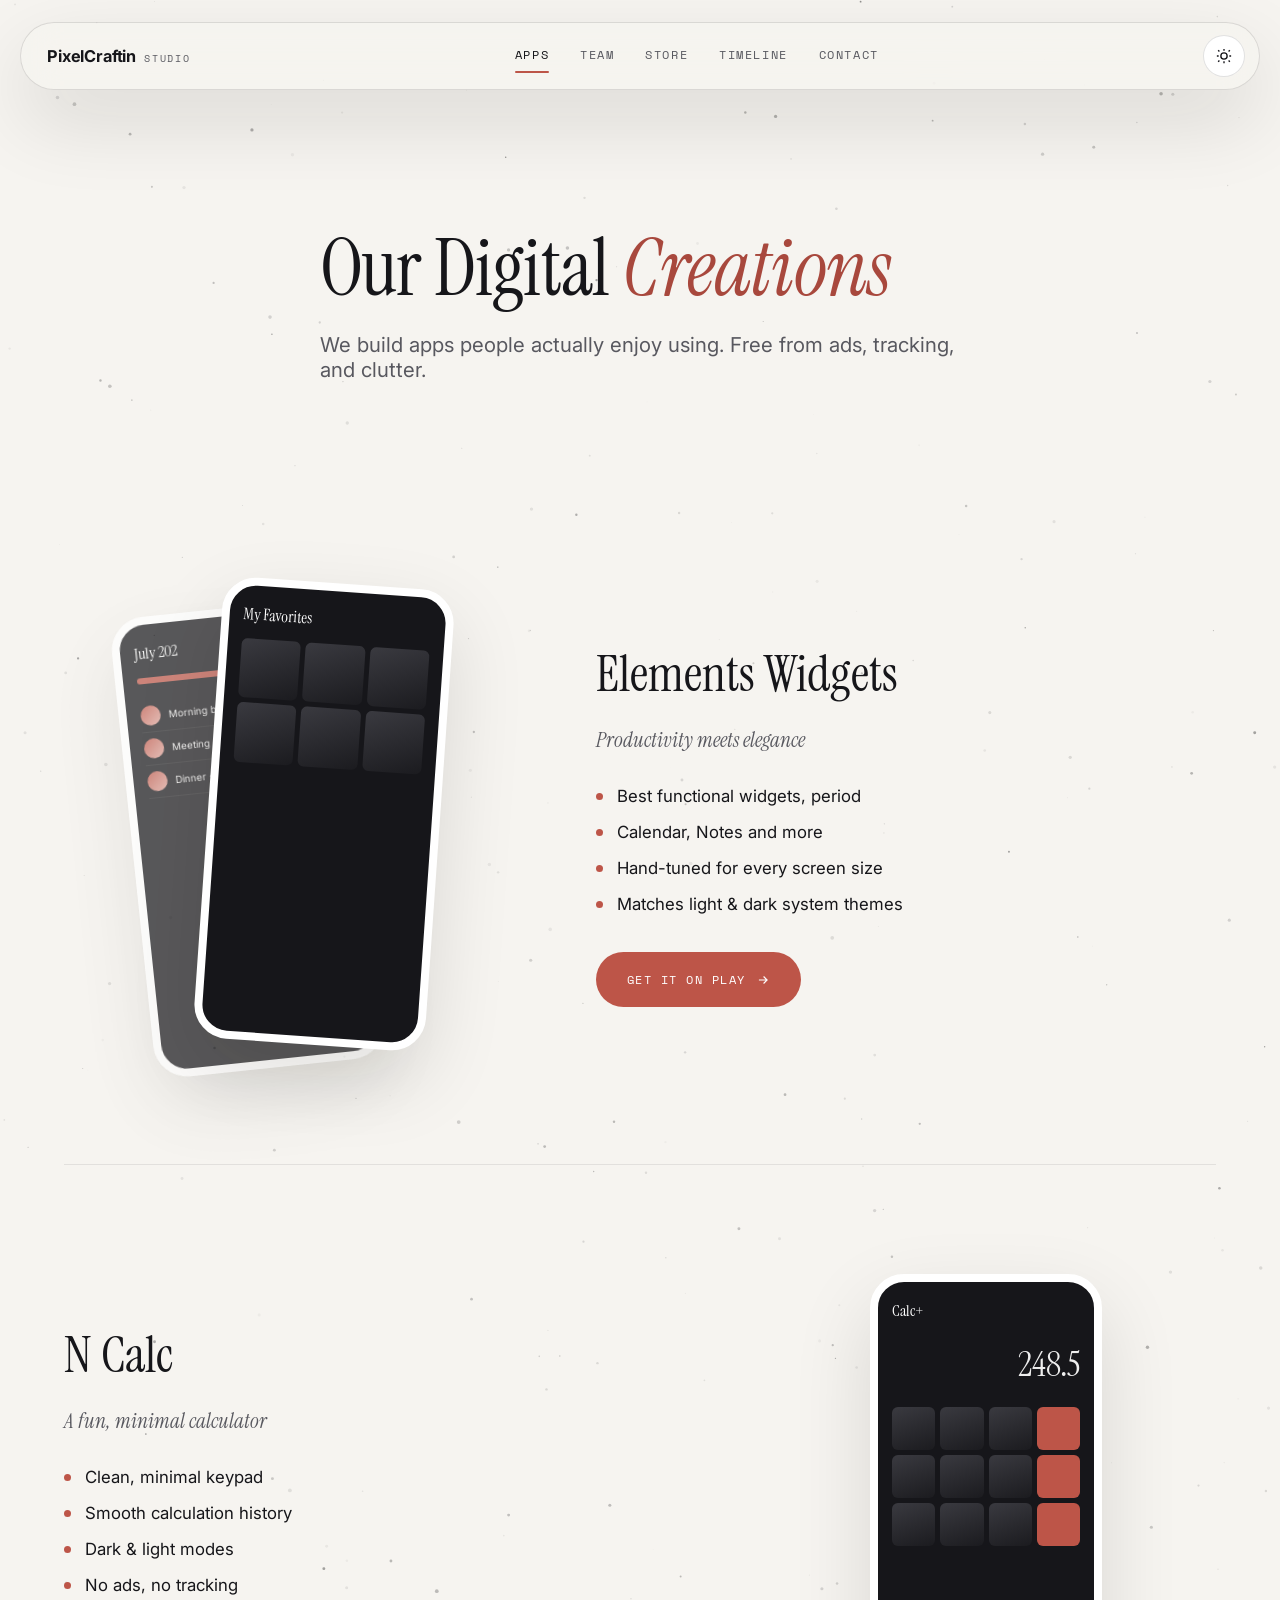
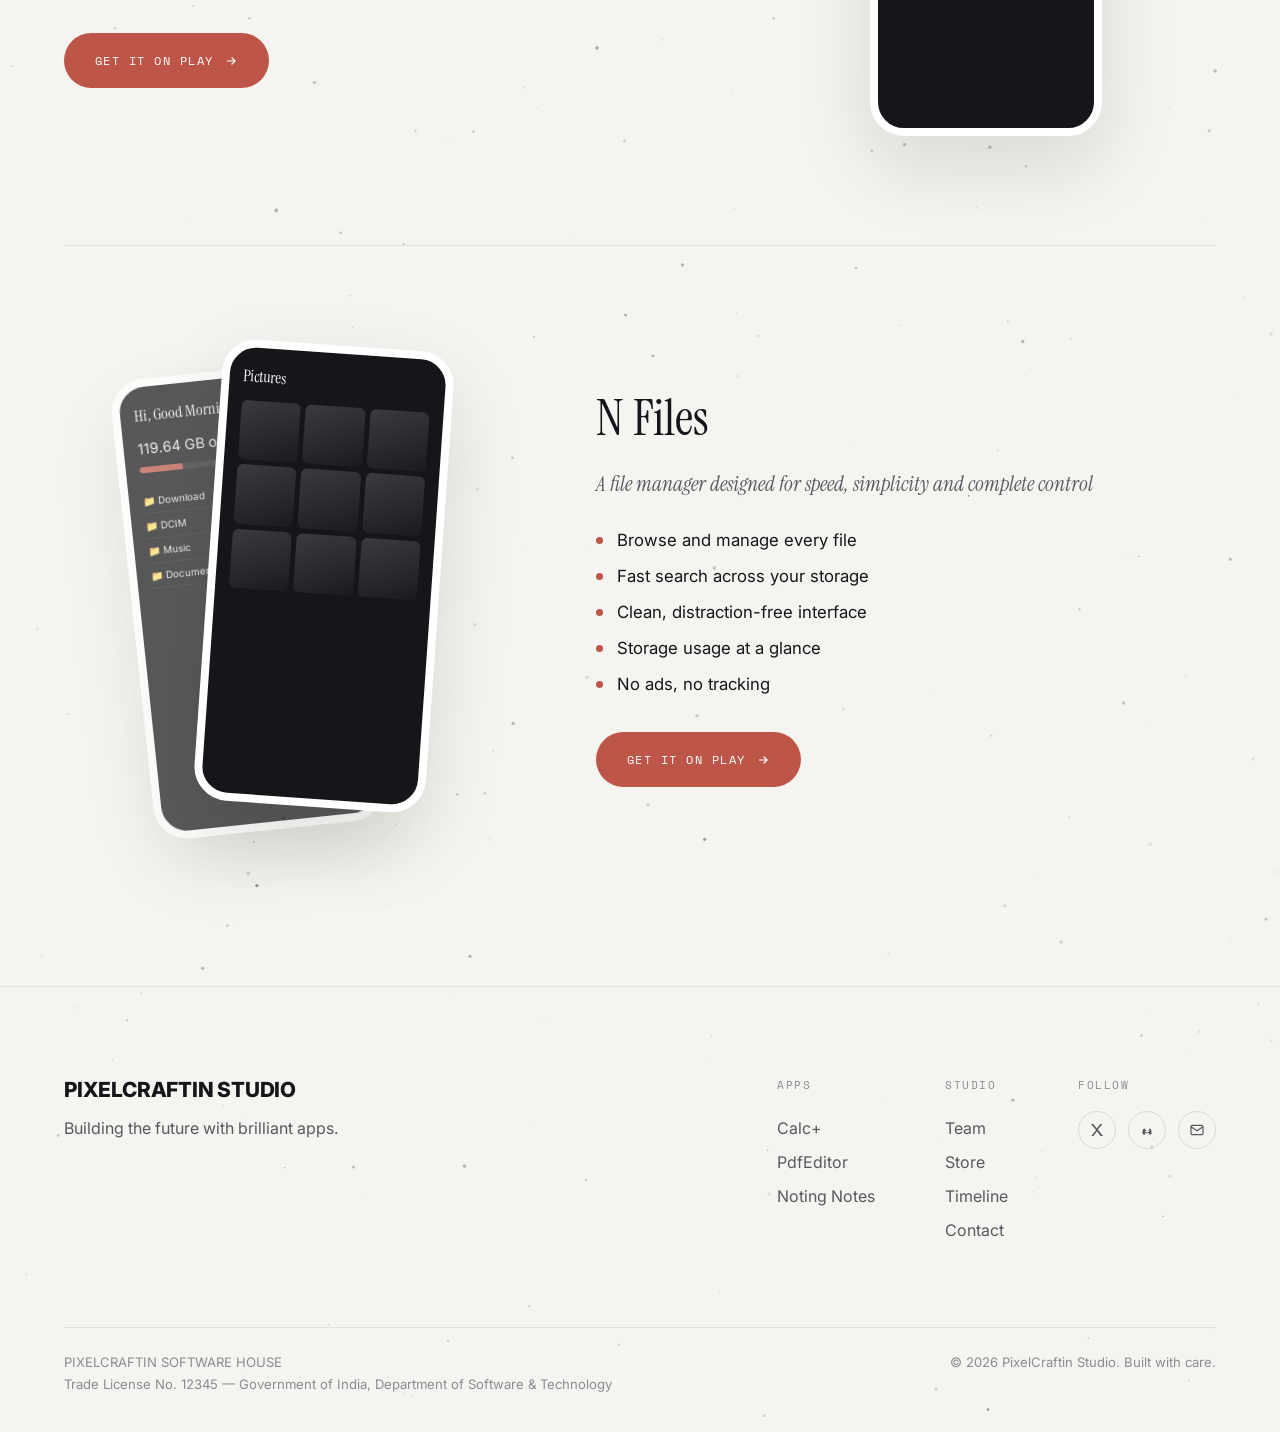
==== commit f37087bc: "Update apps.html" ====
--- a/apps.html
+++ b/apps.html
@@ -174,8 +174,8 @@
       <div class="footer-cols">
         <div class="footer-col">
           <span class="h">Apps</span>
-          <a href="apps.html#elements">Elements</a>
-          <a href="apps.html#n-dial">N Dial</a>
+          <a href="apps.html#elements">Calc+</a>
+          <a href="apps.html#n-dial">PdfEditor</a>
           <a href="apps.html#noting-notes">Noting Notes</a>
         </div>
         <div class="footer-col">
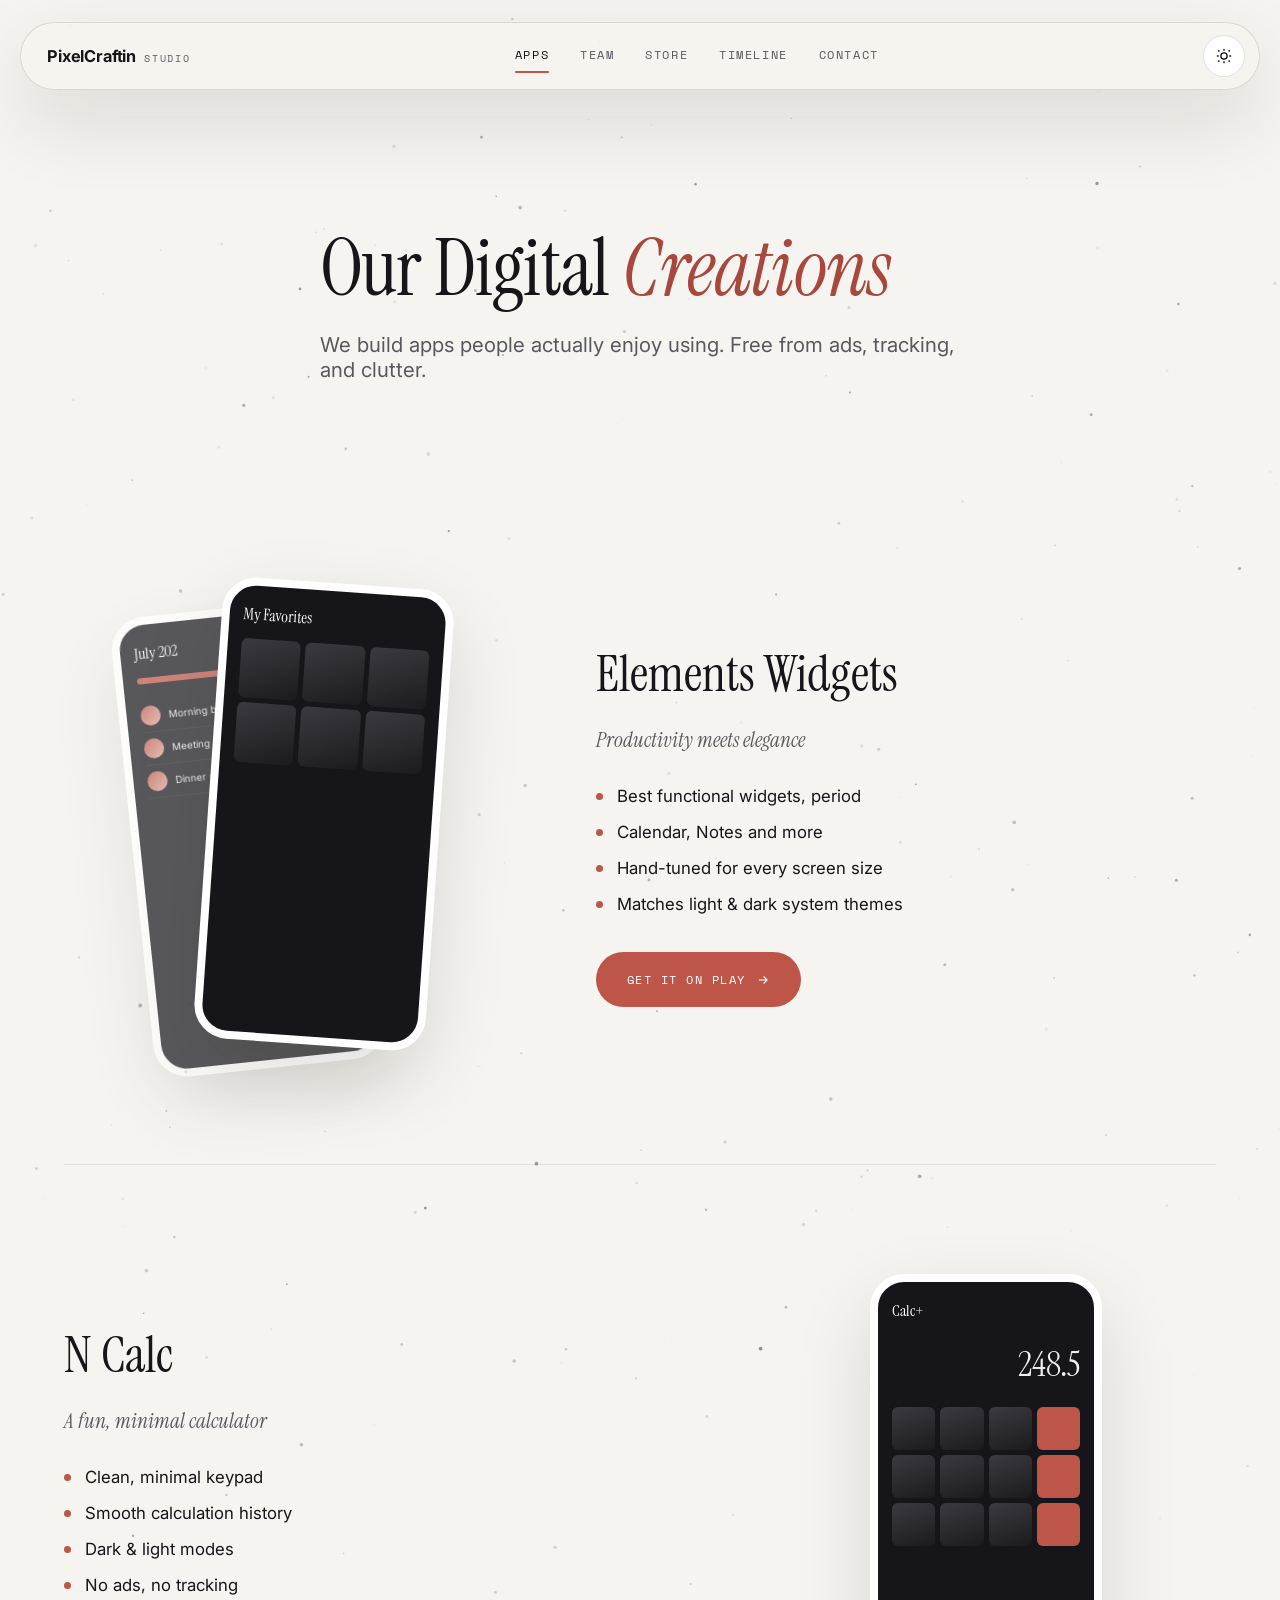
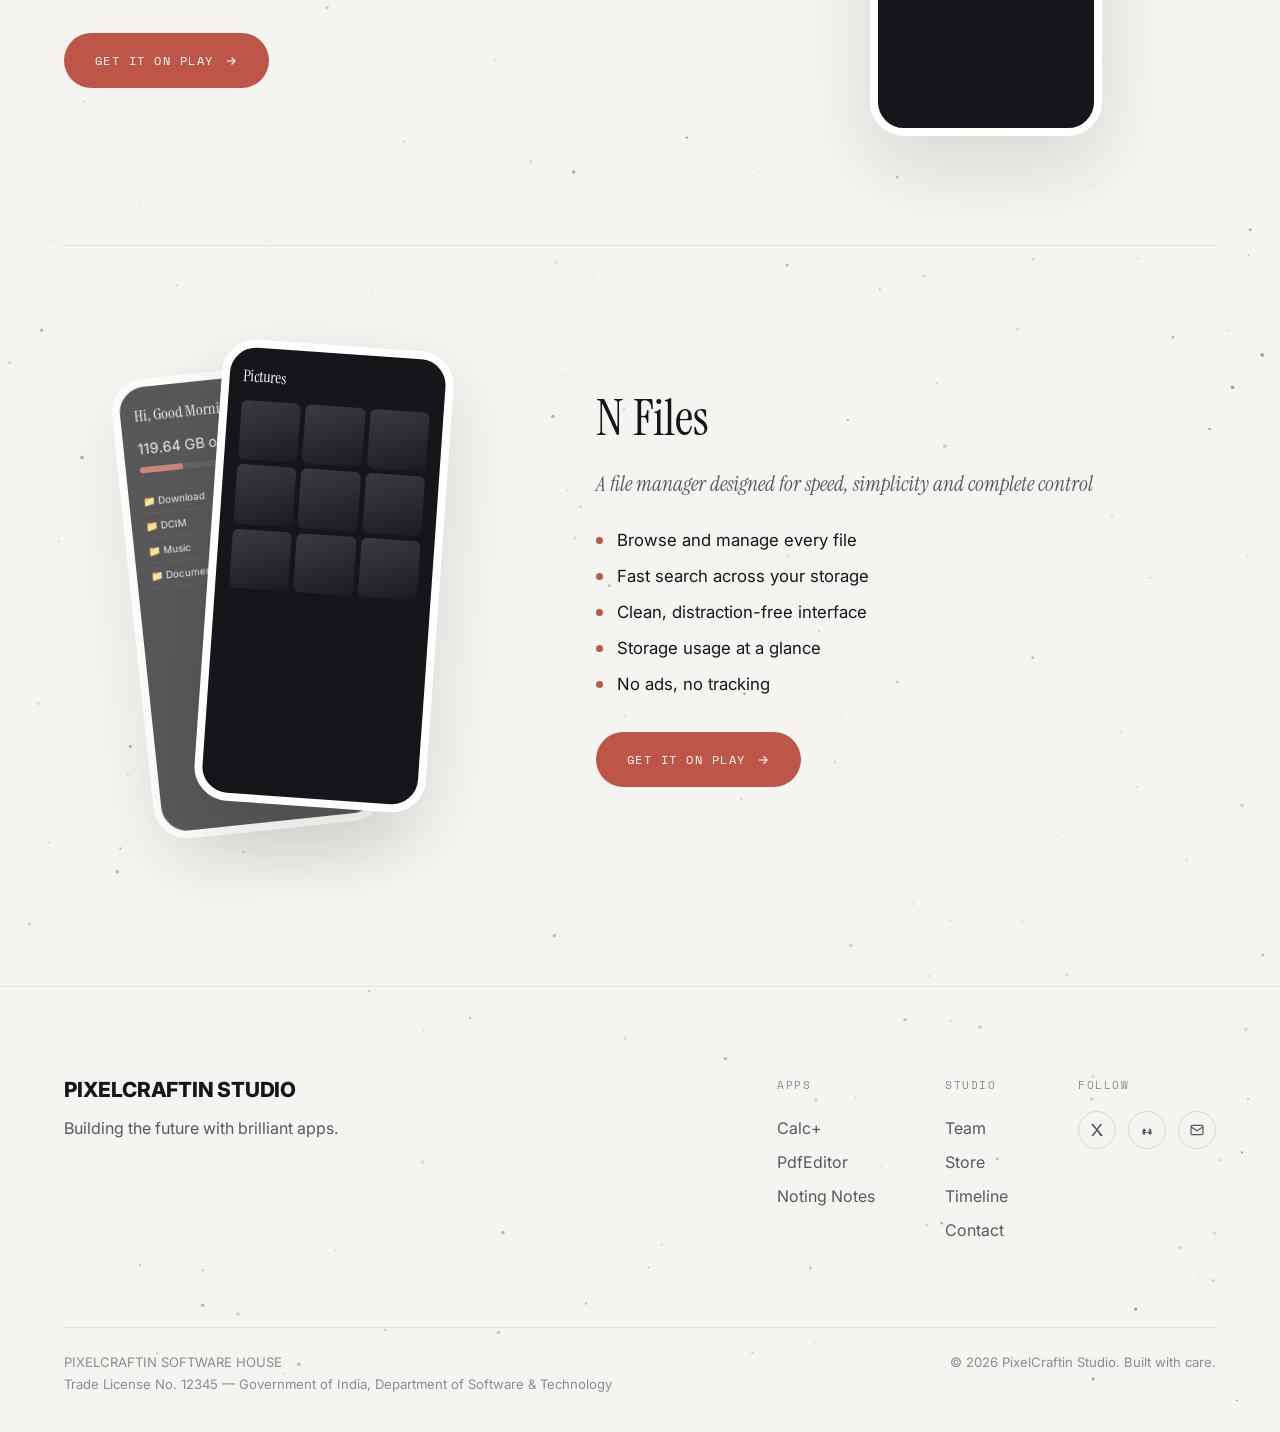
==== commit 4f65c04b: "Update apps.html" ====
--- a/apps.html
+++ b/apps.html
@@ -188,7 +188,7 @@
         <div class="footer-col">
           <span class="h">Follow</span>
           <div class="footer-social">
-            <a href="https://twitter.com/AliFakhruddin13" target="_blank" rel="noopener" aria-label="X / Twitter"><svg viewBox="0 0 24 24" fill="currentColor"><path d="M3 3h3.6l5 6.6L17 3h3l-6.7 8.4L21 21h-3.6l-5.4-7.1L6.6 21H3.5l7.2-9.1L3 3Z"/></svg></a>
+            <a href="https://twitter.com/CraftinPixel" target="_blank" rel="noopener" aria-label="X / Twitter"><svg viewBox="0 0 24 24" fill="currentColor"><path d="M3 3h3.6l5 6.6L17 3h3l-6.7 8.4L21 21h-3.6l-5.4-7.1L6.6 21H3.5l7.2-9.1L3 3Z"/></svg></a>
             <a href="#" aria-label="Discord"><svg viewBox="0 0 24 24" fill="currentColor"><path d="M8.5 15.5c1.2.9 2.4 1.4 3.5 1.4s2.3-.5 3.5-1.4M15 9.6c1 .1 2 .5 3 1.2.6 2 1 4.4.9 6.7-1.2.9-2.4 1.4-3.6 1.6l-.6-1.1M9 9.6c-1 .1-2 .5-3 1.2-.6 2-1 4.4-.9 6.7 1.2.9 2.4 1.4 3.6 1.6l.6-1.1M9 12.6c0 .6.5 1.1 1 1.1s1-.5 1-1.1-.5-1.1-1-1.1-1 .5-1 1.1Zm5 0c0 .6.4 1.1 1 1.1.5 0 1-.5 1-1.1s-.5-1.1-1-1.1c-.6 0-1 .5-1 1.1Z"/></svg></a>
             <a href="mailto:pixelcraftinstudio@gmail.com" aria-label="Email"><svg viewBox="0 0 24 24" fill="none" stroke="currentColor" stroke-width="1.8"><rect x="3" y="5" width="18" height="14" rx="2"/><path d="m3 7 9 6 9-6"/></svg></a>
           </div>
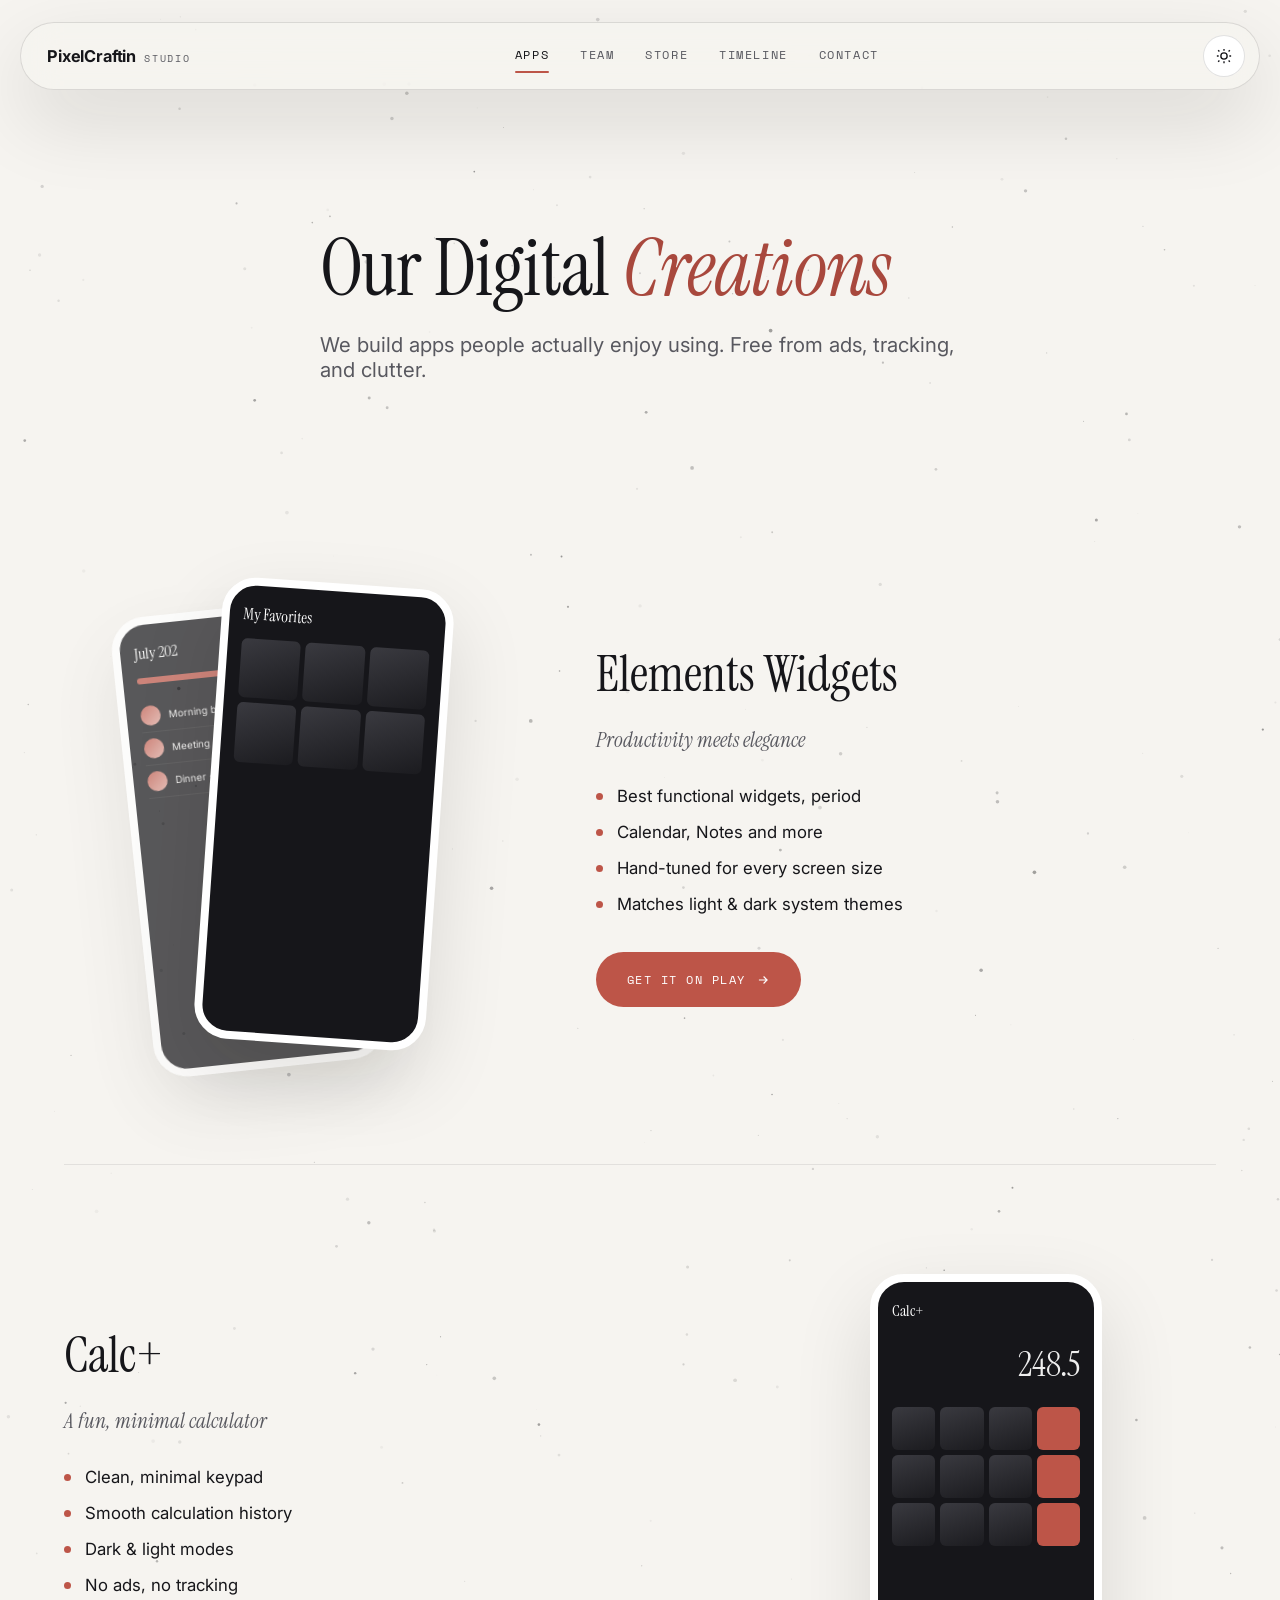
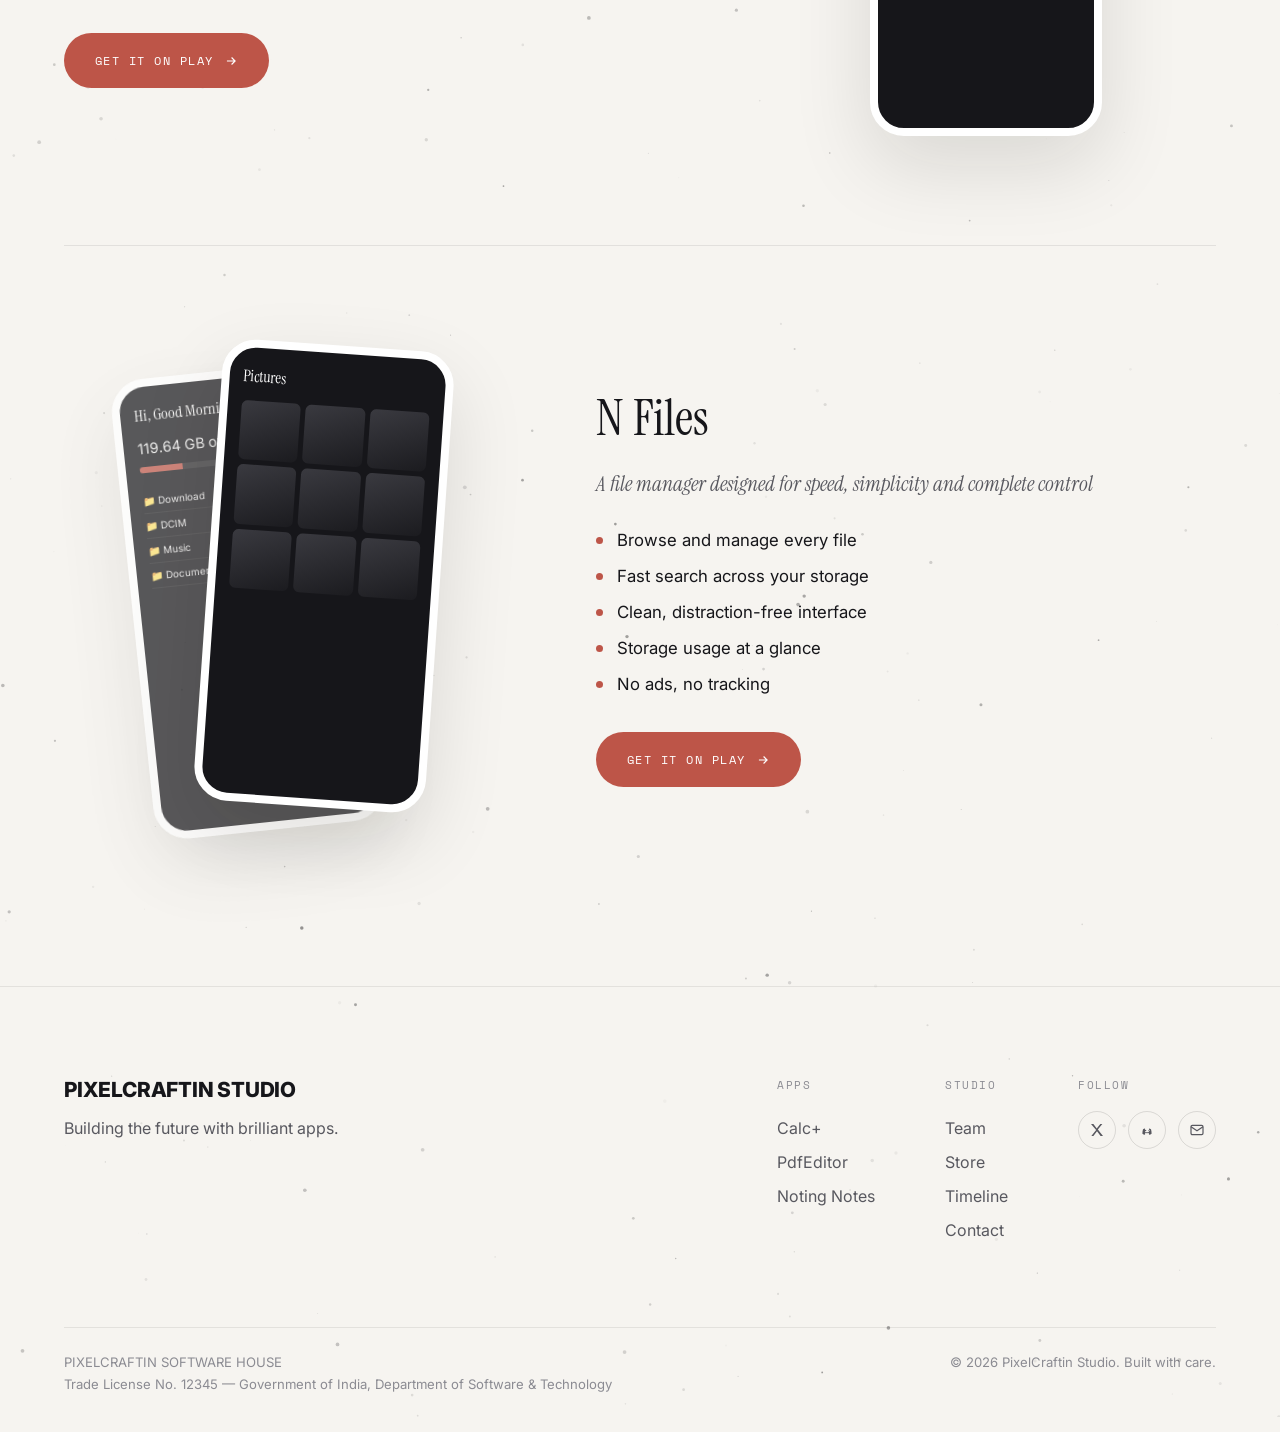
==== commit fbdd73d7: "Update apps.html" ====
--- a/apps.html
+++ b/apps.html
@@ -103,7 +103,7 @@
         </div>
       </div>
       <div class="app-copy">
-        <h3>N Calc</h3>
+        <h3>Calc+</h3>
         <p class="tagline">A fun, minimal calculator</p>
         <ul class="feature-list">
           <li>Clean, minimal keypad</li>
